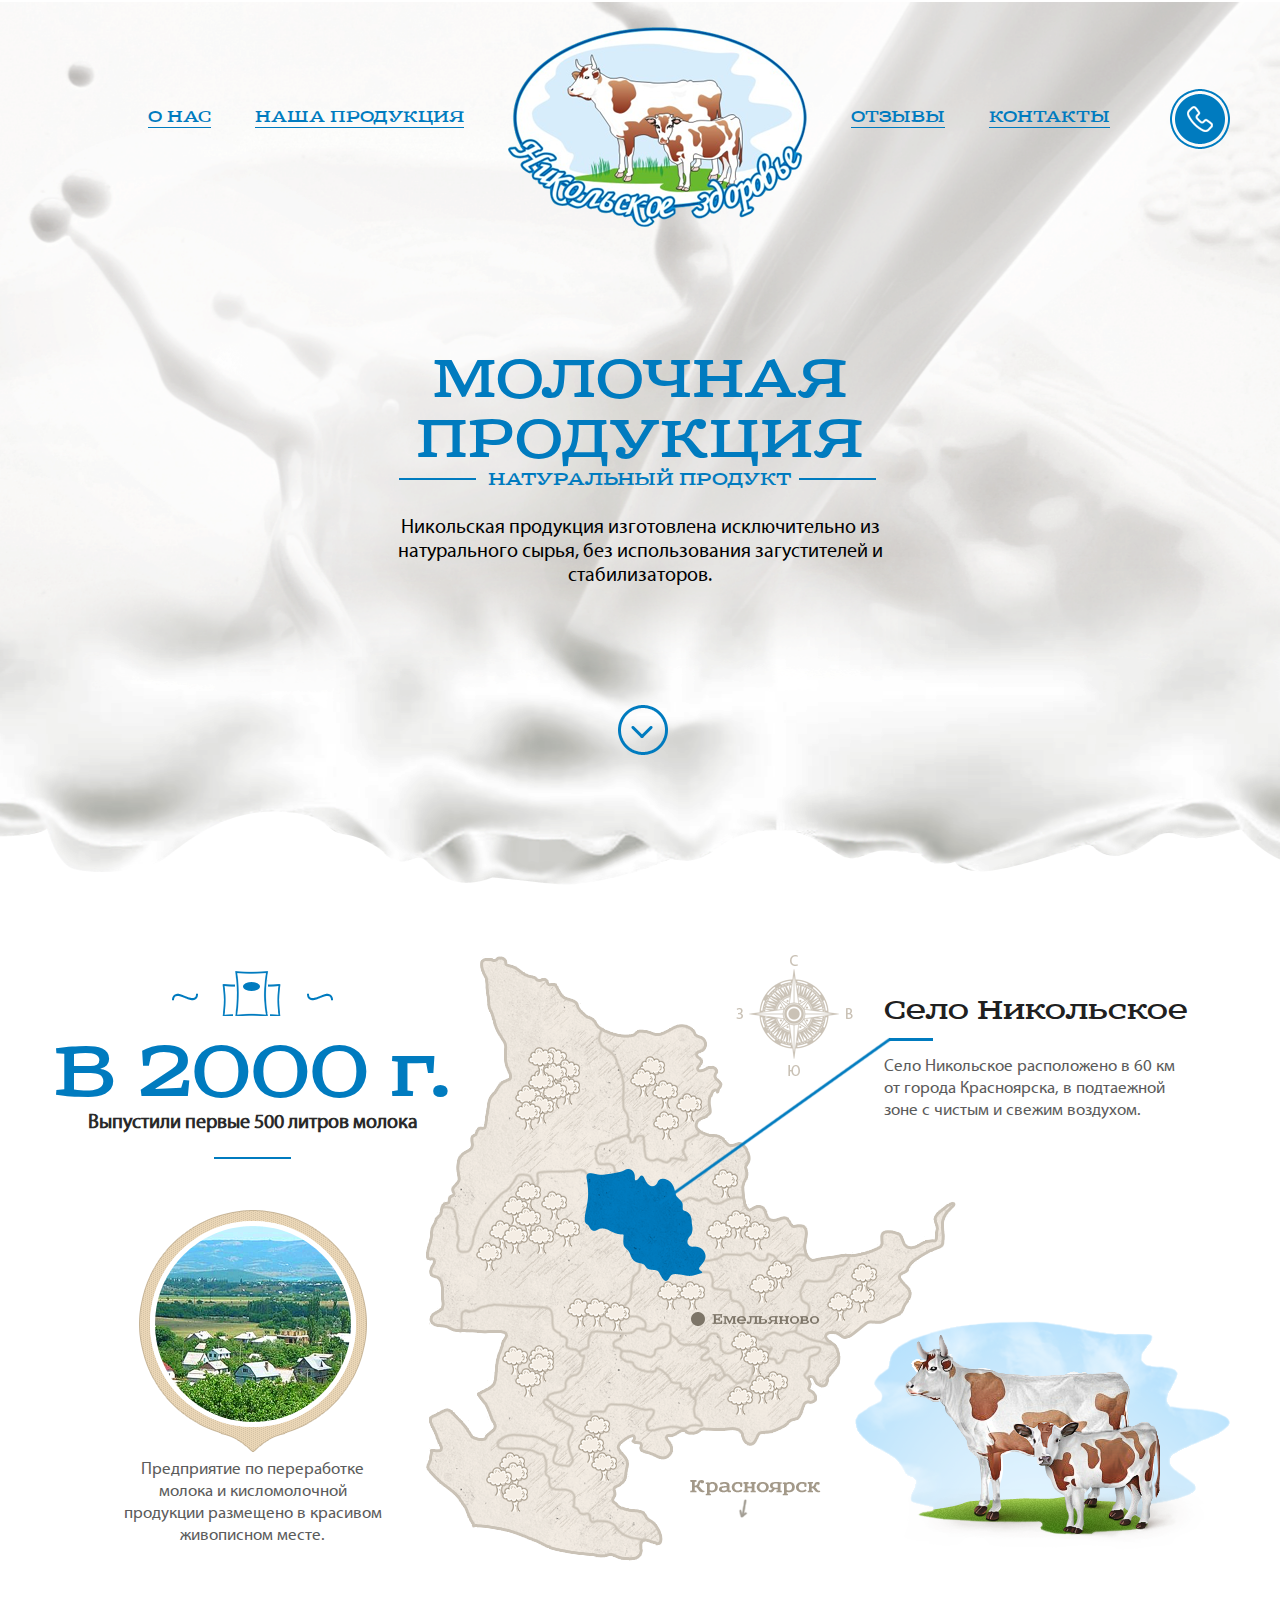
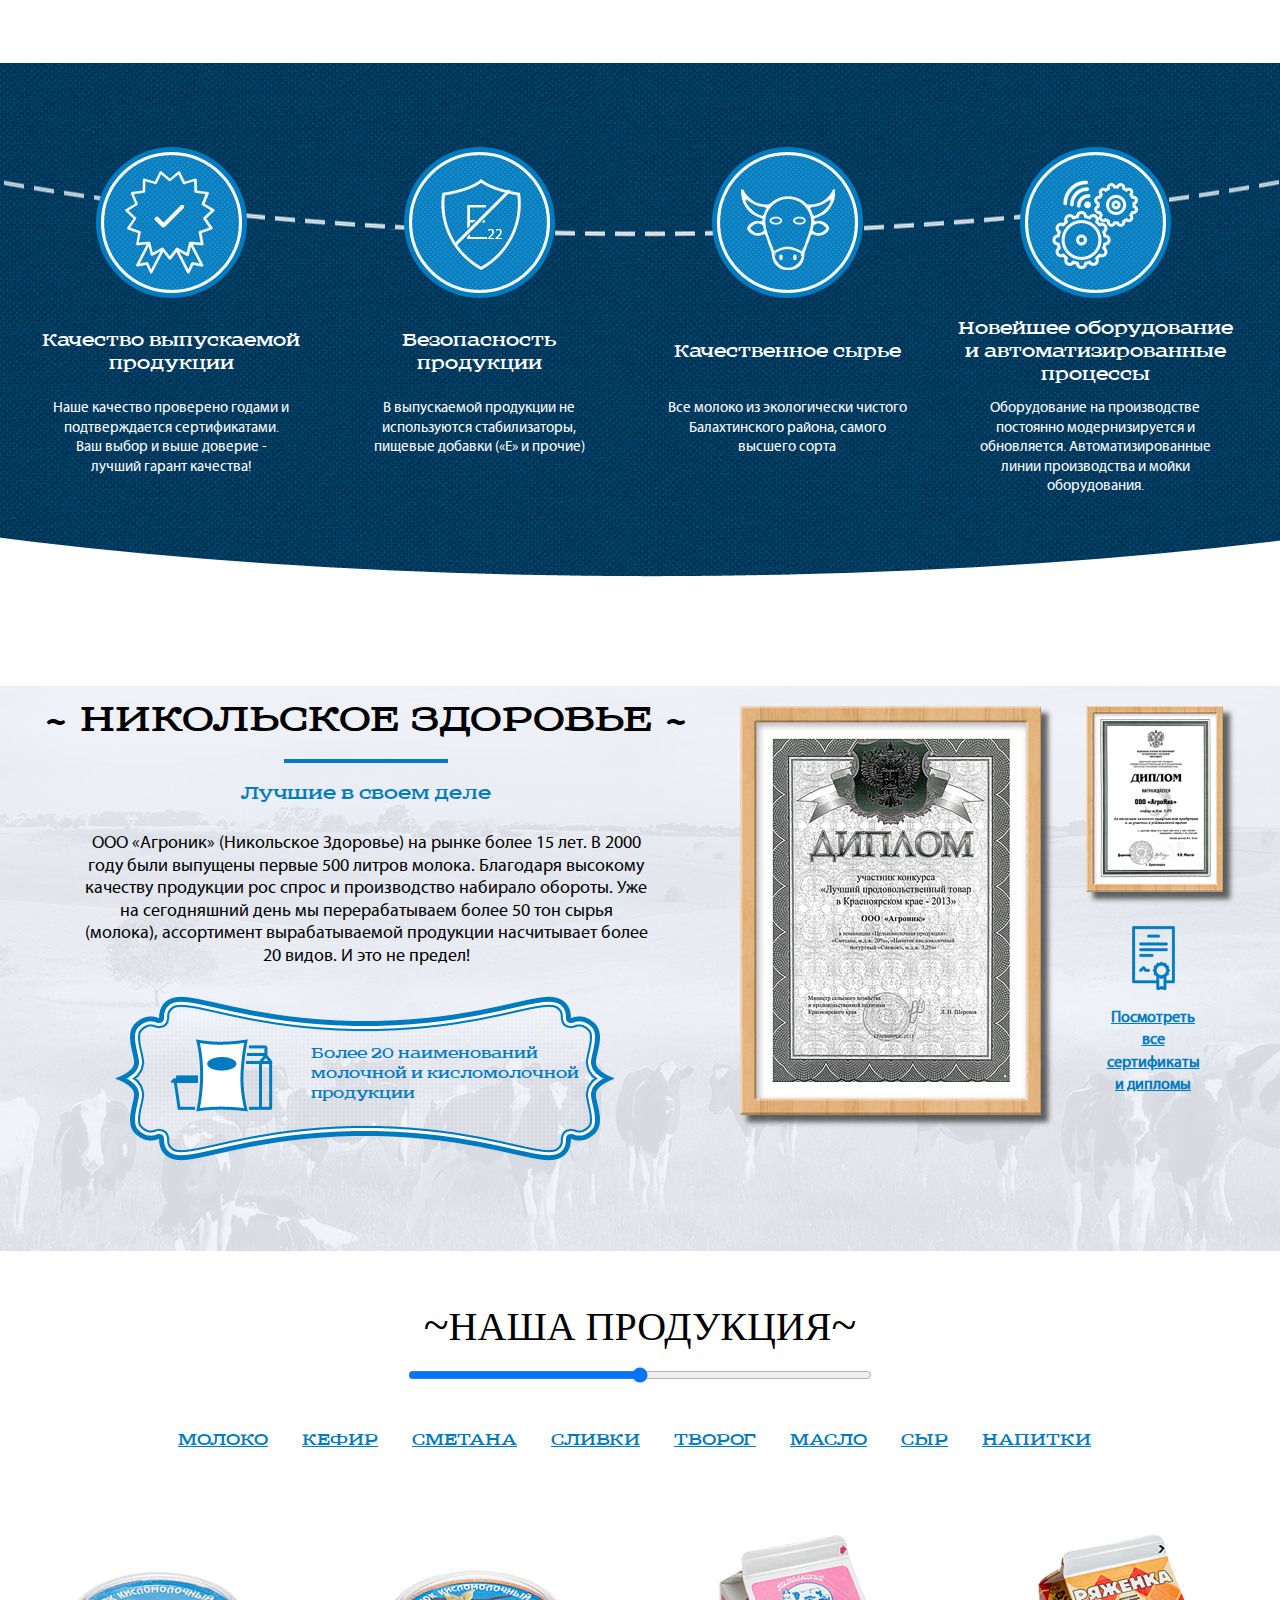
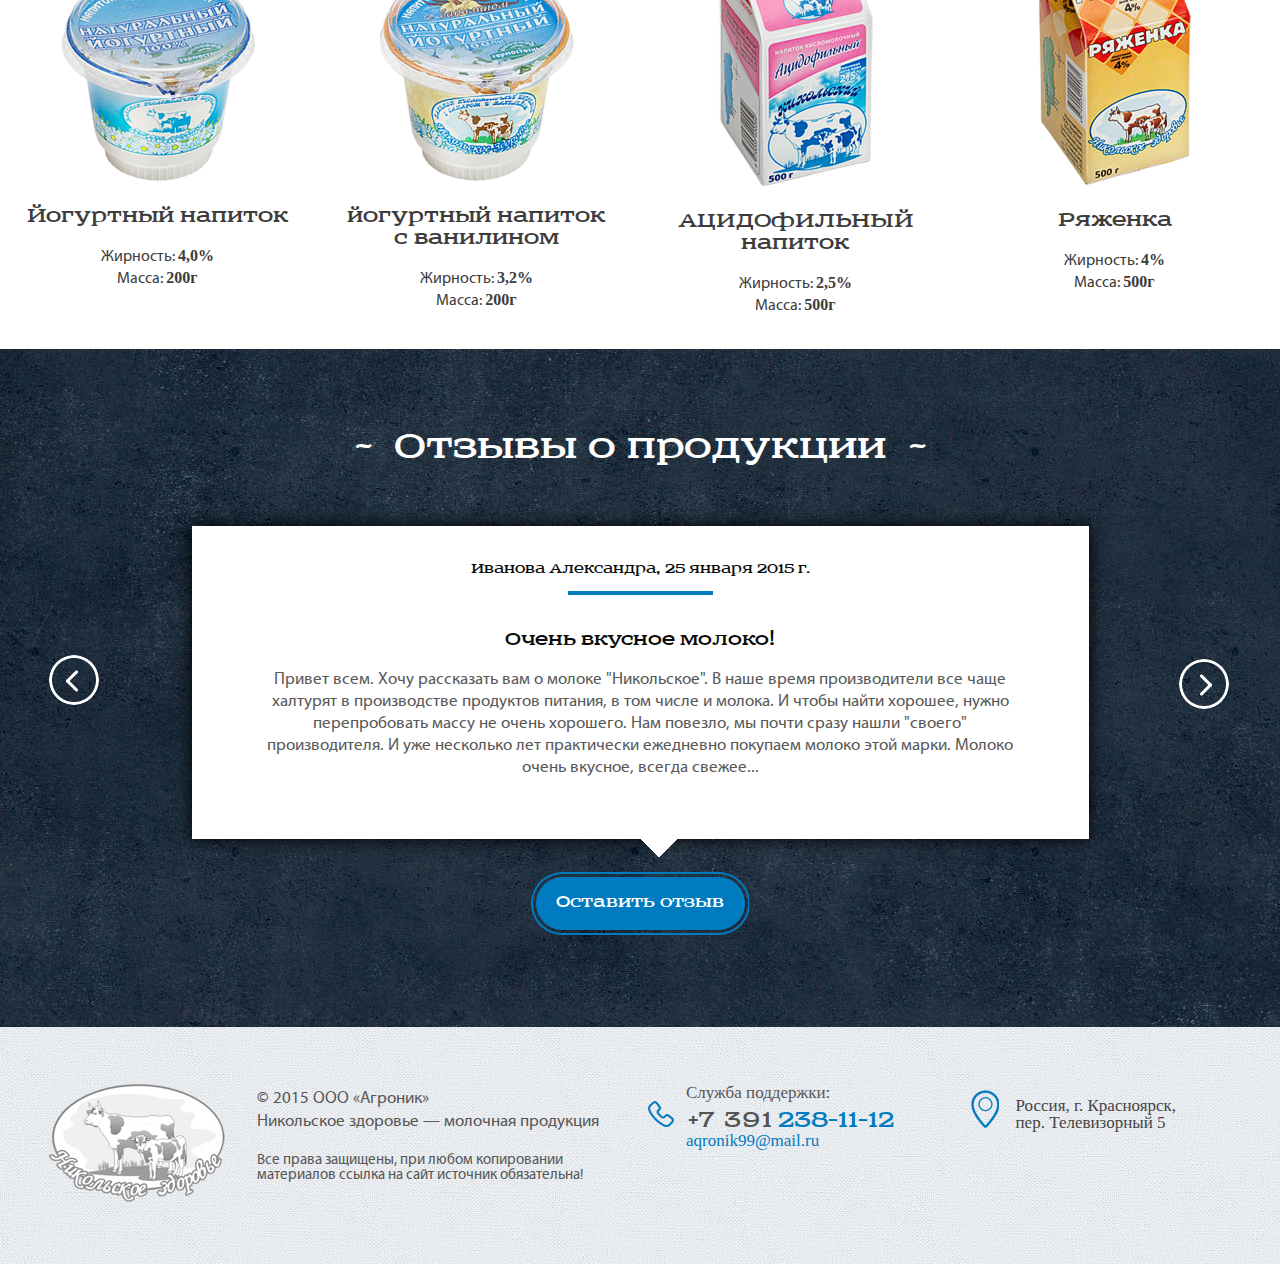
==== index.html @ c911a2df "add new files" ====
<!DOCTYPE html>

<html>
<head>
  <meta charset="utf-8">
  <title>Молочная продукция</title>
  <link rel="stylesheet" type="text/css" href="css/reset.css" />
  <link rel="stylesheet" type="text/css" href="css/style.css" />
  <script src="http://ajax.googleapis.com/ajax/libs/jquery/2.1.4/jquery.min.js"></script>
  <script src="js/scripts.js"></script>
  <link rel="stylesheet" href="js/fancybox/source/jquery.fancybox.css?v=2.1.5" type="text/css" media="screen" />
  <script type="text/javascript" src="js/fancybox/source/jquery.fancybox.pack.js?v=2.1.5"></script>
  <script type="text/javascript">
    $(document).ready(function() {
      $(".fancybox").fancybox();
    });
  </script>
</head>
<body>
  <header>
    <div class="container">
      <nav>
        <ul>
          <li><a class="hov_a" href="">о нас</a></li>
          <li><a class="hov_a" href="">наша продукция</a></li>
          <li><a class="logo_a" href=""><img src="images/logo.png" alt=""></a></li>
          <li><a class="hov_a" href="">отзывы</a></li>
          <li><a class="hov_a" href="">контакты</a></li>
        </ul>
      </nav>
      <a href="" class="phone"></a>
      <a href="" class="trans_phone">
        +7 391 258-11-12
      </a>  
      
      <article>
        <h1>молочная продукция</h1>
          <div class="left_border"></div>
          <h2>натуральный продукт</h2>
          <div class="right_border"></div>
          <p>
            Никольская продукция изготовлена исключительно из
            натурального сырья, без использования загустителей и
            стабилизаторов.
          </p>
      </article>
      <a class="click" href="#click_scroll">
      <img src="images/click.png" alt=""></a>
    </div>
  </header>
  <section class="one">
    <div class="container" 
         id="click_scroll">
      <div class="left">
        <img src="images/one_1.png" alt="">
        <article>
          <h2>В 2000 г.</h2>
          <p>Выпустили первые 500 литров молока</p>
          <div class="border"></div>
        </article>
        <figure>
          <div class="border">
            <img src="images/one_2.png" alt="">
            <figcaption>
              Предприятие по переработке
              молока и кисломолочной
              продукции размещено в красивом
              живописном месте.
            </figcaption>
          </div>
        </figure>
      </div>
      <div class="center">
        <img src="images/map.png" alt="">
      </div>
      <article class="right">
        <h2>Село Никольское</h2>
        <p>Село Никольское расположено в 60 км от
          города Красноярска, в подтаежной зоне с
          чистым и свежим воздухом.</p>
          <img src="images/one_3.png" alt="">
      </article>
    </div>
  </section>
  <section class="two">
  <div class="back"></div>
    <div class="container">

      <article>
        <img src="images/two_1.png" alt="">
         <div class="middle">
        <h2>Качество выпускаемой
            продукции
        </h2></div>
        <p>Наше качество проверено годами и
          подтверждается сертификатами.
          Ваш выбор и выше доверие -
          лучший гарант качества!</p>
      </article>
      <article>
        <img src="images/two_2.png" alt="">
        <div class="middle">
        <h2>Безопасность
          продукции
        </h2></div>
        <p>В выпускаемой продукции не
          используются стабилизаторы,
          пищевые добавки («Е» и прочие)</p>
      </article>
      <article>
        <img src="images/two_3.png" alt="">
        <div class="middle"><h2>Качественное сырье
        </h2></div>
        <p>Все молоко из экологически чистого
          Балахтинского района, самого
          высшего сорта</p>
      </article>
      <article>
        <img src="images/two_4.png" alt="">
         <div class="middle">
        <h2>Новейшее оборудование
          и автоматизированные
          процессы
        </h2></div>
        <p>Оборудование на производстве
          постоянно модернизируется и
          обновляется. Автоматизированные
          линии производства и мойки
          оборудования.</p>
      </article>
    </div>
  </section>
  <section class="three">
    <div class="container">
      <div class="left">
        <h2>НИКОЛЬСКОЕ ЗДОРОВЬЕ</h2>
        <div class="border"></div>
        <h3>Лучшие в своем деле</h3>
        <p>
          ООО «Агроник» (Никольское Здоровье) на рынке более 15 лет. В 2000
          году были выпущены первые 500 литров молока. Благодаря высокому
          качеству продукции рос спрос и производство набирало обороты. Уже
          на сегодняшний день мы перерабатываем более 50 тон сырья (молока),
          ассортимент вырабатываемой продукции насчитывает более 20 видов. И
          это не предел!
        </p>
        <div class="group">
          <p>Более 20   
          наименований
          молочной и кисломолочной
          продукции</p>
        </div>
      </div>
      <div class="right">
      <div class="shad_dip">
        <img class="big hov_img" src="images/diplom_big.png" alt=""></div>
        <div class="shad_dip_2">
        <img  class="small hov_img" src="images/diplom.png" alt=""></div>
        <a href="" class="hov_img">
          Посмотреть
          все
          сертификаты
          и дипломы
        </a>
      </div>
    </div>
  </section>
  <section class="four">
    <div class="container">
      <h2>наша продукция</h2>
      <p>
      <input type="range">
      </p>
      <ul>
        <li><a href="">молоко</a></li>
        <li><a href="">кефир</a></li>
        <li><a href="">сметана</a></li>
        <li><a href="">сливки</a></li>
        <li><a href="">творог</a></li>
        <li><a href="">масло</a></li>
        <li><a href="">сыр</a></li>
        <li><a href="">напитки</a></li>
      </ul>
      <div class="all">
        <article>
          <div class="img_big">
            <div class="img">
              <img src="images/carusel_1.png" alt="">
            </div>
          </div>
          <div class="h2">
            <h2>Йогуртный напиток</h2>
            <div class="p">
              <p>Жирность: <span>4,0%</span></p>
              <p>Мaсса: <span>200г</span></p>
            </div>
          </div>
        </article>
         <article>
          <div class="img_big">
            <div class="img">
              <img src="images/carusel_2.png" alt="">
            </div>
          </div>
          <div class="h2">
            <h2>йогуртный напиток
            с ванилином</h2>
            <div class="p">
              <p>Жирность: <span>3,2%</span></p>
              <p>Мaсса: <span>200г</span></p>
            </div>
          </div>
        </article>
         <article>
          <div class="img_big">
            <div class="img">
              <img src="images/carusel_3.png" alt="">
            </div>
          </div>
          <div class="h2">
            <h2>АЦИДОфИЛЬНЫЙ
            напиток</h2>
            <div class="p">
              <p>Жирность: <span>2,5%</span></p>
              <p>Мaсса: <span>500г</span></p>
            </div>
          </div>
        </article>
         <article>
          <div class="img_big">
            <div class="img">
              <img src="images/carusel_4.png" alt="">
            </div>
          </div>
          <div class="h2">
            <h2>Ряженка</h2>
            <div class="p">
              <p>Жирность: <span>4%</span></p>
              <p>Мaсса: <span>500г</span></p>
            </div>
          </div>
        </article>
      </div>
    </div>
  </section>
  <section class="five">
    <div class="container">
      <h2>Отзывы о продукции</h2>
      <div class="rewiews_all">
        <a href="" class="prev">
          
           </a>
        <div class="rewiews">
          <div class="name">
            Иванова Александра, 25 января 2015 г.
          </div>
          <div class="border"></div>
          <h3>Очень вкусное молоко!</h3>
          <p>Привет всем. Хочу рассказать вам о молоке "Никольское". В наше время производители все чаще
          халтурят в производстве продуктов питания, в том числе и молока. И чтобы найти хорошее, нужно
          перепробовать массу не очень хорошего. Нам повезло, мы почти сразу нашли "своего" производителя.
          И уже несколько лет практически ежедневно покупаем молоко этой марки. Молоко очень вкусное,
          всегда свежее...</p>
        </div>
        <a href="" class="next">
        </a>
      </div>
      <a href="#popup"class="rewiews_btn_a fancybox" >Оставить отзыв</a>
      <div class="modal" id="popup">
          <form action="" method="POST">
            <h2>Есть пожелания?</h2>
            <p>Отправьте письмо с вашими пожеланиями. Мы обязательно
            ознакомимся с ними!</p>
            <p class="inputs">
              <input type="text"
                     placeholder="Имя">
              <input type="text"
                     placeholder="E-mail">
            </p>
            <textarea name=""
                      id="" 
                      cols="30"
                      rows="10"
                      placeholder="Комментарий"></textarea>
                      <button class="rewiews_btn">Отправить</button>

          </form>
        </div>
    </div>
  </section>
  <footer>
    <div class="container">
      <img class="logo_foot" src="images/logo_foot.png" alt="">
      <article>
        <p>© 2015 ООО «Агроник»</p>
         <p> Никольское здоровье — молочная продукция</p>
        <p>Все права защищены, при любом    
          копировании
          материалов ссылка на сайт источник обязательна!</p>
      </article>
      <div class="telephone">
        <p>Служба поддержки:</p>
        <p>
        <a href="callto:+7 391 238-11-12">
        <img src="images/phone_choose.png" alt="">
        <span>+7 391</span>
        <span> 238-11-12</span><br>
        </a>
        <a class="mailto" href="mailto:aqronik99@mail.ru">
        <span>aqronik99@mail.ru</span></a>
        </p>
      </div>
      <div class="adress">
      <img src="images/meta.png" alt="">
        <p>Россия, г. Красноярск,
        пер. Телевизорный 5</p>
      </div>
    </div>
  </footer>
</body>
</html>
---- css/style.css ----
@font-face {
    font-family: Sreda;
    src: url(../fonts/Sreda.ttf);
   }
  @font-face {
  font-family: 'myriadpro';
  src: url('myriad_pro-webfont.eot');
  src: local('☺'), url('../fonts/myriad_pro-webfont.woff') format('woff'), url('../fonts/myriad_pro-webfont.ttf') format('truetype'), url('/fonts/myriad_pro-webfont.svg') format('svg');
  font-weight: normal;
  font-style: normal;
}
.container {
    width:1280px;
    clear:both;
    margin:0 auto;
}
header {
    background-color:#fff;

    background-repeat: no-repeat;;
    background-image:url(../images/back_1.png);;

    padding-bottom: 138px;
    background-position-x: 51%;
    background-position-y: 101%;;
}
header nav {
    width: 80%;
    margin: 2px 10%;

}
header nav li a{
    text-transform: uppercase;
    font-family: sreda;
    font-size: 18px;
    color: #007bbf;
    text-align: center;
    text-decoration: none;
    transition: all .5s ease-in-out;
    border-bottom: 1px solid  #007bbf;
}
.logo_a {
    border: none;
}
header nav li a.hov_a:hover {
    color: #00C0FF;
    border-bottom: 1px solid  rgba(0, 123, 191, 0);
    transition: all .3s ease-in-out;
}
header nav li a img {
    margin-top: 25px;
    
}
header nav li {
    display: inline-block;
    vertical-align: middle;
    margin-right: 20px;
    margin-left: 20px;
    
}
header a.phone{
    height: 60px;
    width: 60px;
    float: right;
    margin-top: -144px;
    margin-right: 50px;
    display: block;
    position: relative;
    z-index: 2;
    -webkit-transition: all 0.8s ease-in-out;
    -o-transition: all 0.8s ease-in-out;
    transition: all 0.8s ease-in-out;
    background-image: url(../images/phone.png); 
}
header a.trans_phone {
    height: 42px;
    width: 290px;
    margin-right: 50px;
    font-size: 24px;
    font-family: sreda;
    background-image: url(../images/trans_phone.png);
    float: right;
    color: #fff;
     -webkit-transition: all 0.8s ease-in-out;
    -o-transition: all 0.8s ease-in-out;
    transition: all 0.8s ease-in-out;
    text-decoration: none;
    visibility: hidden;
    opacity: 0;
    text-align: center;
    padding-top: 19px;
    background-repeat: no-repeat;
    margin-top: -144px;
}
/* header a.trans_phone_180 {
    transform: rotateY(90deg);
}
.transform_phone {
    transform: rotateY(90deg);
} */
    .phone:hover{
        transform: rotate(360deg);
        -webkit-transform: rotate(360deg);
        -o-transform: rotate(360deg);
        -moz-transform: rotate(360deg);
    }
    .phone:hover + .trans_phone{
        visibility: visible;
        opacity: 1;
        margin-right: 130px;
    }
header article {
    width: 50%;
    margin: 118px auto;

}
header article h1{
    font-size: 60px;
    text-transform: uppercase;
    font-family: sreda;
    text-align: center;
    color: #007bbf;
    
}
header article .left_border{
    display: inline-block;
    width: 77px;
    border-top: 2px solid #007bbf;
    margin-left: 79px;
    vertical-align: middle;
    
}
header article .right_border{
    display: inline-block;
    width: 77px;
    border-top: 2px solid #007bbf;
    margin-left: -4px;
    vertical-align: middle;
    
}
header article h2 {
    font-size: 20px;
    text-transform: uppercase;
    color: #007bbf;
    font-family: sreda;
    display: inline-block;
    text-align: center;
    width: 319px;
    vertical-align: middle;;

}
header article p {
    font-size: 20px;
    font-family: 'myriadpro';
    text-align: center;
    width: 601px;
    margin: 26px auto;
    line-height: 1.2;
    
}
header a.click {
    margin: 0 auto;
    font-size: 41px;
    text-decoration: none;
    text-align: center;
    display: block;
    font-weight: 600;
    width: 44px;
    height: 44px;
    -webkit-border-radius: 100%;
    -moz-border-radius: 100%;
    border-radius: 100%;
    color: #007BBF;

}
.one {
    margin-top: 68px;
    padding-bottom: 59px;

}
.one .left {
    margin-left: 49px;
    width: 407px;
    display: inline-block;
    vertical-align: top;

}
.one .left img{
    margin: 16px auto;
    display: block;

}
.one .left article{

}
.one .left article h2{
    font-family: sreda;
    text-align: center;
    color: #007bbf;
    font-size: 80px;

}
.one .left article p{
    font-size: 20px;
    color: #2a2a2a;
    font-family: 'myriadpro';
    font-weight: 600;
    text-align: center;

}
.one .left article .border{

    width: 77px;
    border-top: 2px solid #007bbf;
    margin: 25px auto;
}
.one .left figure{

}
.one .left figure .border{

}
.one .left figure img {
    margin: 50px auto;
    margin-bottom: 6px;

}
.one .left figure figcaption{
    line-height: 1.3;
    font-size: 17px;
    color: #5b5b5b;
    font-family: 'myriadpro';
    width: 267px;
    margin: 0 auto;
    text-align: center;

}
.one .center {
    display: inline-block;
    margin-left: -36px;
    vertical-align: top;

}
.one .center img{
    
}
.one .right {
    display: inline-block;
    width: 310px;
    margin-left: -77px;
    margin-top: 40px;
    
}
.one .right h2{
    font-size: 30px;
    font-family: sreda;
    color: #202020;
    
}
.one .right p{
    color: #5b5b5b;
    font-size: 17px;
    font-family: 'myriadpro';
    line-height: 1.3;
    margin-top: 31px;
    
}
.one .right img{
    margin-top: 199px;
    margin-left: -29px;
    
}
.two {
    background-image: url(../images/back_2.png);
    margin-top: -66px;
    background-repeat: no-repeat;
    height: 624px;
    background-position: center center;
    background-size: cover;
}
.two article {
    width: 280px;
    margin-top: 70px;
    margin-left: 31px;
    display: inline-block;
    text-align: center;
    vertical-align: top;
    margin-right: -7px;


}
.two article:hover img{
    margin-bottom: 10px;
    margin-top: -10px;
    transition: all .3s ease-in-out;
}
.two article img{
    margin: 0 auto;
    vertical-align: top;
    margin-bottom: 0;
    transition: all .1s ease-in-out;
}
.two article h2{
    font-family: sreda;
    color: #fff;
    font-size: 19px;;
    line-height: normal;
    display: table-cell;

    vertical-align:middle;
    
}
.two article p{
    font-size: 15px;
    color: #fff;
    font-family: 'myriadpro';
    line-height: 1.3;
    width: 241px;
    margin: 0 auto;
    
}
.middle {
    display: table;
    height: 95px;
    margin-top: 6px;
    width: 100%;

}
.two .back {
    background: url(../images/bord_back_2.png);
    width: 100%;
    background-position: center center;
    margin-top: 105px;
    height: 200px;
    background-repeat: no-repeat;
}
.two .container {
    margin-top: -185px;

}
.three {
    height: 565px;
    background-repeat: no-repeat;
    background-position-y: 100%;
    background-position-x: center;
    background-image: url(../images/back_3.png);

}
.three .left {
    display: inline-block;
    width: 50%;
    margin-left: 46px;

}
.three .left h2 {
    font-family: sreda;
    text-align: center;
    margin-top: 13px;
    font-size: 40px;
}
.three .left h2:before {
    content: '~';
    float: left;
    font-size: 46px;
}
.three .left h2:after {
    content: '~';
    float: right;
    font-size: 46px;
}
.three .left .border {
        width: 164px;
    margin: 20px auto;
    border-top: 4px solid #007bbf;
}
.three .left h3 {
    font-size: 20px;
    margin: 0 auto;
    color: #007bbf;
    font-family: sreda;
    text-align: center;

}
.three .left p {
    text-align: center;
    margin: 29px auto;
    line-height: 1.25;
    font-size: 18px;
    font-family: 'myriadpro';
    width: 566px;

}
.three .left .group {
    background-image: url(../images/group_3.png);
    background-repeat: no-repeat;
    width: 503px;
    height: 165px;
    margin: 0 auto;
    overflow: hidden;

}
.three .left .group p {
    width: 268px;
    text-align: left;
    margin-left: 196px;
    margin-top: 47px;
    font-size: 16px;
    font-family: sreda;
    color: #007bbf;

}
.three .right{
    display: inline-block;
    vertical-align: top;
    margin-left: 50px;
    width: 40%;
    margin-top: 20px;

}
.three .right a {
    width: 94px;
    display: block;
    text-align: center;
    float: right;
    margin-top: -189px;
    font-family: 'myriadpro';
    color: #007bbf;
    font-weight: 600;
    line-height: 1.4;
    margin-right: 52px;
    background-image: url(../images/diplom_icon.png);
    background-repeat: no-repeat;
    background-position: center top;
    padding-top: 81px;
    transition: all .3s ease-in-out;

}

.three .right img.small {

}
.four {

}
.four h2 {
    margin-top: 51px;
    font-size: 40px;
    text-transform: uppercase;
    text-align: center;
    margin-left: auto;
    width: 814px;
    margin-right: auto;;

}
.four h2.about {
    text-transform: none;
    margin-top: 20px;
    font-family: sreda;
}
.four  h2:before {
    content: '~';
    font-size: 46px;
}
.four  h2:after {
    content: '~';
    font-size: 46px;
}

.four p input {
    margin-top: 19px;
    width: 464px;
}
.four p {
    text-align: center;
}
.four ul {
    width: 954px;
    margin: 38px auto;
}
.four.about ul {
    width: 791px;

}
body.about {
    background-image: url(../images/back_about.png);
    background-repeat: no-repeat;
    background-position: center top;
}
.four ul li {
    margin-right: 15px;
    margin-left: 15px;
    display: inline-block;
}
.four ul li a {
    font-size: 18px;
    font-family: sreda;
    color: #007bbf;
    text-transform: uppercase;
    height: 51px;
    display: block;
    transition: all .3s ease-in-out;
    padding-top: 7px;
}
.four ul li a:active {
    color:#000;
    background: url(../images/flag.png);
    background-repeat: no-repeat;
    background-position-x: center;
    text-decoration: none;
    height: 51px;
}
.four ul li a:hover {
    color: #00C0FF;
    text-decoration: none;
    transition: all .3s ease-in-out;
}
.four .all {
}
.four .all article{
    width: 275px;
    margin-top: 15px;
    text-align: center;
    display: inline-block;
    vertical-align: top;
    margin-right: 20px;
    margin-left: 20px;
}
.four .all article:hover h2 {
    color: #00C0FF;
    transition: all .5s ease-in-out;
}
.four .all article:hover img {
    margin-bottom: 10px;
    margin-top: -10px;
    transition: all .1s ease-in-out;
}
.four .all article img{
    transition: all .1s ease-in-out;
}
.four .all article h2{
        transition: all .5s ease-in-out;
    text-transform: none;
    font-size: 22px;
    color: #3c3c3c;
    font-family: sreda;
    margin-top: 0px;
    width: 100%;
    display: table-cell;
    vertical-align: top;
    padding-bottom: 20px;
}
.four  article h2:before {
     font-size: 22px;
      content: '';
}
.four   article h2:after {
     font-size: 22px;
     content: '';
}
.four .all article p{
    font-size: 16px;
    font-family: 'myriadpro';
    color: #3c3c3c;
    line-height: 1.3;;
    
}
.four .all article p span{
    font-weight: 600;
}
.four  .h2 {
    display: table;
    width: 100%;
    margin-top: 20px;
}
.four  .p {
    display: table-footer-group;
}
.four  .img {
    height: 249px;
    display: table-cell;
    vertical-align: bottom;
    margin: 0 auto;;
}
.four .img_big {
    display: table;
    width: 100%;
}
.five {
    height: 601px;
    margin-top: 32px;
    padding-top: 77px;
    background-image: url(../images/back_5.png);

}
.five h2 {
    font-family: sreda;
    text-align: center;
    margin-top: 51px;
    font-size: 40px;
    text-transform: none;
    color: #fff;
    width: 571px;
    margin: 0 auto;
}
.five h2:before {
     font-size: 40px;
      content: '~';
      float: left;
}
.five  h2:after {
     font-size: 40px;
     content: '~';
     float: right;
}
.rewiews_all {

}
.prev {
    font-size: 45px;
    display: block;
    height: 50px;
    width: 50px;
    border-radius: 100%;
    -webkit-border-radius: 100%;
    -moz-border-radius: 100%;
    text-decoration: none;
    color: #fff;
    text-align: center;
    margin-top: 129px;
    margin-left: 49px;
    float: left;
    background: url(../images/prev.png);
    transition: background .5s ease-in-out;

}

.prev:hover {
    background: url(../images/prev_blue.png);
    transition: all .5s ease-in-out;
}
.rewiews {
    background-color: #fff;
    margin: 60px auto;
    height: auto;
    padding-bottom: 40px;
    padding-top: 35px;
    width: 897px;
    -webkit-box-shadow: 0px 0px 16px 0px rgba(0, 0, 0, 1);
    -moz-box-shadow: 0px 0px 16px 0px rgba(0, 0, 0, 1);
    box-shadow: 0px 0px 16px 0px rgba(0, 0, 0, 1);
    position: relative;
}
.rewiews:after{
    background: url(../images/trenagle.png);
    content: "";
    left: 50%;
    height: 25px;
    width: 40px;
    background-repeat: no-repeat;
    bottom: -19px;
    position: absolute;
}
.rewiews
.name {
    text-align: center;
    color: #0a0a0a;
    font-size: 15px;
    font-family: sreda;

}
.five .border {
    width: 141px;
    margin: 15px auto;
    border: 2px solid #007bbf;

}
.five .rewiews h3 {
    margin-top: 34px;
    text-align: center;
    font-size: 20px;
    font-family: sreda;
    color: #0a0a0a;

}
.five .rewiews p {
    color: #585858;
    font-size: 17px;
    font-family: 'myriadpro';
    line-height: 1.3;
    width: 767px;
    margin: 20px auto;
    text-align: center;
}
.next {
    font-size: 45px;
    float: right;
    display: block;
    height: 50px;
    width: 50px;
    border-radius: 100%;
    -webkit-border-radius: 100%;
    -moz-border-radius: 100%;
    text-decoration: none;
    color: #fff;
    text-align: center;
    margin-top: -240px;
    margin-right: 51px;
    background: url(../images/next.png);
    transition: background .5s ease-in-out;

}
.next:hover {
    background: url(../images/next_blue.png);
    transition: all .5s ease-in-out;
}
.rewiews_btn {;
    width: 218px;
    height: 66px;
    background-image: url(../images/btn_rew.png);
    background-color: rgba(0, 123, 191, 0);
    border: none;
    color: #fff;
    font-size: 18px;
    font-family: sreda;
    cursor: pointer;
    background-repeat: no-repeat;
       transition: all .5s ease-in-out;
       text-align: center;
       text-decoration: none;
       margin: -27px auto;
       display: block;

}.rewiews_btn:hover {
    background-image: url(../images/back_rew_hov.png);
    transition: all .5s ease-in-out;
}
.rewiews_btn_a {
    width: 218px;
    height: 44px;
    background-image: url(../images/btn_rew.png);
    background-color: rgba(0, 123, 191, 0);
    border: none;
    color: #fff;
    font-size: 18px;
    font-family: sreda;
    cursor: pointer;
    background-repeat: no-repeat;
    transition: all .5s ease-in-out;
    text-align: center;
    text-decoration: none;
    margin: -27px auto;
    display: block;
    padding-top: 21px;

}
.rewiews_btn_a:hover {
    background-image: url(../images/back_rew_hov.png);
    transition: all .5s ease-in-out;
}
.telephone  a {
    text-decoration: none;
}

footer {
     background-repeat: no-repeat;
     background-position: top center;
     height: 180px;
     padding-top: 57px;
     background-image: url(../images/back_footer.png);
     width: 100%;


}
footer article {
    display: inline-block;
    vertical-align: top;
}
footer article p {
    color: #575757;
    font-family: "myriadpro";
    font-size: 17px;
    width: 378px;
    margin-left: 28px;
    margin-top: 6px;

}
footer article p:nth-child(3){
    margin-top: 23px;
    font-size: 15px;
}
footer div.telephone {
    display: inline-block;
    vertical-align: top;
    color: #575757;
    font-family: "myriadpro";
    font-size: 17px;
    margin-left: 47px;
}
footer div.telephone span:nth-child(4) {

}
.telephone img {
    margin-left: -38px;

}
footer div.telephone span:nth-child(2) {
    vertical-align: baseline;
    font-size: 24px;
    font-family: sreda;
    color: #535353;
    letter-spacing: 1.5px;
    margin-left: 10px;;

}
footer div.telephone span:nth-child(3) {
    font-size: 24px;
    font-family: sreda;
    color: #007BBF;

}
footer div.adress {
    display: inline-block;
    vertical-align: top;
    margin-left: 73px;
}
footer div.adress img {

}
footer div.adress p {
    width: 167px;
    display: inline-block;
    font-size: 17px;
    color: #454545;
    margin-top: 13px;
    margin-left: 13px;
}
.logo_foot {
    margin-left: 49px;

}
.service {

}
header.service {
    background: url(../images/back_head_service.png);
    background-repeat: no-repeat;
    background-position: center 233%;
    padding-bottom: 89px;
}
header nav.service  li {
    margin-left: 0px;
    margin-right: 0px;

}
nav.service li a {
    color: #fff;
    transition: all .5s ease-in-out;
    padding: 19px 20px 37px 20px;
    border: none;
    text-decoration: underline;
}

nav.service li a:hover {
    color: #76FAFF;
    transition: all .5s ease-in-out;
    text-decoration: none;
}
nav.service li a.pad:active {
   padding: 19px 20px 42px 20px;
     background-color: #4ABCFC;
      color: #000;
}
nav.service li a:active {
    padding: 19px 20px 37px 20px;
    background-color: #4ABCFC;
    color: #000;
   }
nav.service {

}
header.service nav li a img {
    padding-top: 59px;

}
header.service nav {
    margin: -82px 10%;
    width: 80%;

}
header.service a.phone{
    background-image: url(../images/phone_service.png);
    height: 60px;
    width: 60px;
    float: right;
    margin-top: -74px;
    margin-right: 50px;
    
}
aside {
    float: left;
    width: 277px;

}
aside nav.service_content {
    background-image: url(../images/aside.png);
    background-repeat: no-repeat;
    height: 417px;
    width: 192px;
    margin-top: 32px;
    margin-left: 88px;
    padding-top: 29px;

}
aside nav.service_content.fix {
    position: fixed;
    top: 20px;
}
.service_content aside nav.service_content ul li {
    display: list-item;
    
}
aside nav.service_content li a {
    
}
.service_content {
    margin-top: -40px;
    overflow: hidden;

}
.service_content h2 {
    margin-top: 51px;
    font-size: 40px;
    text-transform: uppercase;
    text-align: center;
    margin-left: auto;
    width: 514px;
    margin-right: auto;
    font-family: sreda;

}
.service_content  h2:before {
    content: '~';
    font-size: 46px;
}
.service_content  h2:after {
    content: '~';
    font-size: 46px;
}
.service_content ul {
    width: 954px;
}
.service_content ul li {
    display: inline-block;
    margin-bottom: 2px;
    width: 201px;
    margin-left: -5px;;
}
.service_content ul li a {
    font-size: 18px;
    font-family: sreda;
    color: #007bbf;
    text-transform: uppercase;
    padding-top: 11px;
    display: block;
    padding-bottom: 9px;
    text-align: center;
    transition: all .3s ease-in-out;
}
.service_content ul li a:hover {
    color:#4ABCFC;
    text-decoration: none;
    transition: all .3s ease-in-out;
}
.service_content ul li a:active {
    color:#000;
    background-color: rgba(33, 156, 220, 0.28);
    text-decoration: none;
}
.service_content .all {
    float: right;
    width: 1000px;
    background-color: #fff;
    margin-top: 61px;
}
.service_content .all article{
    width: 275px;
    margin-top: 15px;
    text-align: center;
    display: inline-block;
    vertical-align: top;
    margin-right: 20px;
    margin-left: 20px;
    margin-bottom: 23px;
}
.service_content .all article img{
}
.service_content .all article h2{
    text-transform: uppercase;
    font-size: 22px;
    color: #3c3c3c;
    font-family: sreda;
    margin-top: 0;
    width: 100%;
    display: table-cell;
    vertical-align: top;
    padding-bottom: 20px;
}
.service_content  article h2:before {
     font-size: 22px;
      content: '';
}
.service_content   article h2:after {
     font-size: 22px;
     content: '';
}
.service_content .all article p{
    font-size: 16px;
    font-family: 'myriadpro';
    color: #3c3c3c;
    line-height: 1.3;;
    
}
.service_content .all article p span{
    font-weight: 600;
}
.service_content .all article:hover img {
    margin-bottom: 10px;
    margin-top: -10px;
    transition: all .1s ease-in-out;
}
.service_content .all article:hover h2 {
    color: #00C0FF;
    transition: all .5s ease-in-out;
}
.service_content  .h2 {
    display: table;
    width: 100%;
    margin-top: 33px;
    text-transform: u;
}
.service_content  .p {
    display: table-footer-group;
}
.service_content  .img {
    height: 254px;
    display: table-cell;
    vertical-align: bottom;
    margin: 0 auto;;
}
.service_content .img_big {
    display: table;
    width: 100%;
}
.four.about article {

}
.four.about article .left {
    display: inline-block;
    width: 37%;
    vertical-align: top;

}
.four.about article .left img {
    margin-top: 59px;
    margin-left: 86px;
    
}
.four.about article .right {
    display: inline-block;
    width: 62%;
    vertical-align: top;
    color: #343434;

}
.four.about article .right h3 {
    padding-left: 16px;
    padding-top: 5px;
    line-height: normal;
    width: 601px;
    margin-bottom: 25px;
    font-family: sreda;
    font-size: 26px;

}
.four.about article .right p {
    font-size: 18px;
    font-family: 'myriadpro';
    width: 686px;
    line-height: 1.25;
    text-align: left;
    margin-left: 20px;
    margin-bottom: 20px;;

}
.four.about {
    padding-bottom: 33px;
    
}
.gallery_about .gallery  {

}
.gallery_about .gallery div{
    width: 300px;
    height: 201px;
    overflow:hidden;
    display: inline-block;
    vertical-align: middle;
    padding-left:0;
    padding-right:0;
}
    .gallery_about .gallery div img{
        -webkit-transition: all .5s ease-in-out;
           -moz-transition: all .5s ease-in-out;
                transition: all .5s ease-in-out;
    }
        .gallery_about .gallery div img:hover{
            transform: scale(1.2);
            -webkit-transform: scale(1.2);
            -o-transform: scale(1.2);
            -moz-transform: scale(1.2);
        }
.four.about_bottom article .left {
    display: inline-block;
    width: 50%;
    vertical-align: top;
    color: #343434;
}
.four.about_bottom article .left h3 {
    padding-left: 76px;
    padding-top: 32px;
    line-height: normal;
    width: 601px;
    margin-bottom: 25px;
    font-family: sreda;
    font-size: 26px;

}
.four.about_bottom article .left p {
    font-size: 18px;
    font-family: 'myriadpro';
    width: 543px;
    line-height: 1.25;
    text-align: left;
    margin-left: 76px;
    margin-bottom: 20px;
    padding-top: 5px;;

}
.four.about_bottom {
    background: url(../images/back_about_2.png);
    background-repeat: no-repeat;
    background-position: 78.5% 20%;
}
.about_bottom .right{
    display: inline-block;
    vertical-align: top;
    margin-left: 50px;
    width: 40%;
    margin-top: 107px;

}
.about_bottom .right a {
    width: 94px;
    display: block;
    text-align: center;
    float: right;
    margin-top: -189px;
    font-family: 'myriadpro';
    color: #007bbf;
    font-weight: 600;
    line-height: 1.4;
    margin-right: 52px;
    background-image: url(../images/diplom_icon.png);
    background-repeat: no-repeat;
    background-position: center top;
    padding-top: 81px;

}
.about_bottom .right a img {;

}
.about_bottom .right img.small {

}
.about_bottom .right img.big {
    vertical-align: top;

}
.about_big_img {
    padding-top: 87px;
    text-align: center;
    padding-bottom: 142px;

}
.about_big_img img {
    margin-left: -68px;

}
.about_big_img p {
    color: #fff;
    font-family: 'myriadpro';
    margin-top: -180px;
    font-size: 19px;
    font-weight: 600;
    width: 364px;
    margin-left: 250px;
    line-height: 1.2;
    text-align: left;
    
}
.border_about {
    width: 141px;
    margin: 5px auto;
    border: 2px solid #007bbf;
}
.news {
    margin-bottom: 34px;

}
.news hr {
    border-color: rgba(214, 214, 214, 0.41);
    outline: none;
    margin-bottom: -11px;

}

.news.full_text p:nth-child(2) {
    color: #919191;
    background-color: #fff;
    text-align: center;
    width: 111px;
    margin: 0 auto;
    font-size: 18px;
    font-family: 'myriadpro';
    padding: 0 10px 0 10px;
    margin-bottom: 33px;;;
    
}
.news h2 a{
    font-family: sreda;
    color: #343434;
    font-size: 26px;
    text-transform: none;

}
.news p {
    color: #343434;
    font-size: 18px;
    font-family: 'myriadpro';
    width: 880px;
    margin: 21px auto;
    line-height: 1.2;

}
.four .news h2 {
    margin-top: -3px;
    line-height: 0.85;

}
.pagination {

}
.pagination nav {
    margin: 60px auto;
    width: 574px;
    margin-bottom: 60px;
}

.pagination li a.first {
    border: none;
    width: 107px;
    font-size: 21px;
    font-family: 'myriadpro';
    color: #007bbf;
    text-align: right;
    margin-right: 20px;;

}
.pagination li a.last {
    border: none;
     width: 107px;
     font-size: 21px;
     font-family: 'myriadpro';
     color: #007bbf;
     text-align: left;
     margin-left: 14px;
}
.pagination li a.last:after {
    content: "\2192";
    font-size: 33px;
    vertical-align: middle;
    margin-left: 7px;
}
.pagination li a.first:before {
    content: "\2190";
    font-size: 33px;
    vertical-align: middle;
    margin-right: 7px;
}
.pagination li {
    display: inline-block;
    margin-right: 5px;
    
}
.pagination li a {
    font-size: 25px;
    text-align: center;
    display: block;
    border-radius: 100%;
    border: 3px solid #6EC1EF;
    width: 45px;
    height: 36px;
    text-decoration: none;
    padding-top: 9px;
    color: #000;

}
.four.about.news_all {

}
.four.about.rewiews_all {
    padding-bottom: 0;
 }
 .rewiews_all_body {
    background-image: url(../images/back_rew.png);
    background-position: center center;

}
.four h2.about.rew {
    font-size:44px;
    color:#fff;

}
.four ul.rew li a:active {
    color:#fff;
}
.rewiews_list .border {
    width: 141px;
    margin: 15px auto;
    border: 2px solid #007bbf;

}
.rewiews_list .rewiews h3 {
    margin-top: 34px;
    text-align: center;
    font-size: 20px;
    font-family: sreda;
    color: #0a0a0a;

}
.rewiews_list .rewiews p {
    color: #585858;
    font-size: 17px;
    font-family: 'myriadpro';
    line-height: 1.3;
    width: 767px;
    margin: 20px auto;
    text-align: center;
}
 .comment h3 {
    margin-top: 34px;
    text-align: center;
    font-size: 20px;
    font-family: sreda;
    color: #FFFFFF;

}
.comment p {
    color: #FFFFFF;
    font-size: 17px;
    font-family: 'myriadpro';
    line-height: 1.3;
    width: 767px;
    margin: 12px auto;
    text-align: center;
}
.comment {
    background-color: #007BBF;
    width: 897px;
    padding-top: 3px;
    margin: -60px auto;
    padding-bottom: 20px;
    height: auto;
    margin-bottom: 0;;
}
.rewiews_list .rewiews {
    margin-top: 36px;
    margin-bottom: 59px;

}
.pagination.rew ul li a {
    color:#fff;
}
.rewiews_btn.rew_btn {
    margin-bottom: 50px;
}
.prod {

}
.prod .img {
    width: 525px;
    display: inline-block;
    vertical-align: middle;
    padding-top: 32px;
    text-align: center;

}
.prod .img img {;;;

}
.prod article {
    display: inline-block;
    width: 390px;
    padding-top: 45px;
    vertical-align: top;;;

}
.prod article h2 {
    font-size: 40px;
    font-family: sreda;
    color: #1b1b1b;
    text-transform: none;
    margin-bottom: 8px;

}
.prod article p {
    color: #343434;
    font-family: 'myriadpro';
    font-size: 17px;
    line-height: 1.35;
    width: 320px;;

}
.prod article .param {
    display: inline-block;
    margin-top: 22px;

}
.prod article .param p{
    color: #343434;
    font-family: 'myriadpro';
    font-size: 17px;
    font-weight: 600;
    width: 73px;
    
}
.prod article .param p.blue{
    color: #007BBF;
    font-size: 25px;
    
}
.prod .param_bl {
    display: inline-block;
    width: 210px;
    vertical-align: top;
    height: 384px;
    background-repeat: no-repeat;
    background-position: center center;
    margin-top: 110px;
    padding-left: 84px;
    position: relative;
    padding-bottom: 10px;
}
.prod .param_bl:before {
        background: url(../images/before.png);
    content: "";
    background-repeat: no-repeat;
    position: absolute;
    top: 0;
    width: 101%;
    height: 193px;
    left: 0;
    z-index: -1;;
    

}
.repeat {
    padding-left: 69px;
    margin-left: -70px;
    background-image: url(../images/middle.png);
    background-position: 0% 100%;
    width: 201px;
    background-size: 100% 100%;
    margin-top: 44px;;

}
.repeat_2 {
    margin-left: -49px;
    padding-left: 49px;

}
.repeat .im_1{
    margin-left: -49px;
    float: left;

}
.repeat_2 .im_2 {
    margin-left: -62px;
    margin-top: -10px;
    float: left;
}
.prod .param_bl:after {
    background: url(../images/after.png);
    content: "";
    left: 1px;
    height: 200px;
    width: 101%;
    background-repeat: no-repeat;
    bottom: -47px;
    position: absolute;
    z-index: -1;

}
.prod .param_bl .for_h4{
    color: #343434;
    font-family: 'myriadpro';
    font-size: 17px;
    font-weight: 600;
    margin-top: 3px;
    letter-spacing: 1px;;
    
}
.prod .param_bl h4{
    color: #007BBF;
    font-size: 24px;
    font-family: 'myriadpro';
    font-weight: 600;
    margin-top: 81px;

    
}
.prod .param_bl .for_h5{
    color: #343434;
    font-family: 'myriadpro';
    font-size: 16px;
    line-height: normal;
    width: 181px;

    
}
.prod .param_bl h5{
    color: #007BBF;
    font-size: 18px;
    font-family: 'myriadpro';
    font-weight: 600;
    margin-top: 34px;

    
}
.prod article .param_last {
    margin-top: 10px;
}
.prod article .param_last p{
      color: #343434;
    font-family: 'myriadpro';
    font-size: 17px;
    font-weight: 600;;
}
.prod article .param_last p.blue{
    color: #007BBF;
    font-size: 25px;
    
}
.prod .border {
    width: 144px;
    border-top: 4px solid #007bbf;
    margin-bottom: 36px;
}






.prod_bl .border {
    width: 144px;
    border-top: 4px solid #FFFFFF;
    margin: 20px auto;
    margin-bottom: 38px;
}
.prod_bl {
    background-color: #007BBF;
    padding-top: 57px;
    margin-top: 51px;
    padding-bottom: 75px;

}
.prod_bl h2 {
    font-size: 35px;
    text-transform: none;
    text-align: center;
    margin-left: auto;
    width: 814px;
    margin-right: auto;
    color: #fff;
    font-family: sreda;;

}
.prod_bl  h2:before {
    content: '~';
    font-size: 46px;
}
.prod_bl  h2:after {
    content: '~';
    font-size: 46px;
}
.prod_bl p {
    text-align: center;
}

.prod_bl .all {
}
.prod_bl .all article{
    width: 275px;
    margin-top: 15px;
    text-align: center;
    display: inline-block;
    vertical-align: top;
    margin-right: 20px;
    margin-left: 20px;
}
.prod_bl .all article:hover h2 {
    color: #00C0FF;
    transition: all .5s ease-in-out;
}
.prod_bl .all article img{
}
.prod_bl .all article h2{
    text-transform: uppercase;
    font-size: 22px;
    color: #FFFFFF;
    font-family: sreda;
    margin-top: 0px;
    width: 100%;
    display: table-cell;
    vertical-align: top;
    padding-bottom: 20px;
     transition: all .5s ease-in-out;
}
.prod_bl  article h2:before {
     font-size: 22px;
      content: '';
}
.prod_bl   article h2:after {
     font-size: 22px;
     content: '';
}
.prod_bl .all article p{
    font-size: 16px;
    font-family: 'myriadpro';
    color: #FFFFFF;
    line-height: 1.3;;
    
}
.prod_bl .all article p span{
    font-weight: 600;
}
.prod_bl  .h2 {
    display: table;
    width: 100%;
    margin-top: 20px;
}
.prod_bl  .p {
    display: table-footer-group;
}
.prod_bl  .img {
    height: 249px;
    display: table-cell;
    vertical-align: bottom;
    margin: 0 auto;;
}
.prod_bl .img_big {
    display: table;
    width: 100%;
}
.service_content.page h1 {
    font-family: sreda;
    margin-top: 67px;
    font-size: 40px;
    text-transform: none;
    text-align: center;
    margin-left: auto;
    width: 1097px;
    margin-right: auto;
}
.service_content.page h2:after,.service_content.page h2:before {
    content: '';
    font-size: 40px;
}
.page .border {
    width: 144px;
    border-top: 4px solid #007BBF;
    margin: 20px auto;
    margin-bottom: 27px;
}
.full_article .news hr {
    width: 831px;
}.full_text {
    width: 853px;
    margin: 0 auto;

}
.full_text b {

}
.ligth_blue  a{
    color: #007bbf;
    transition: all .3s ease-in-out;

}
.ligth_blue  a:hover {
    color: #00C0FF;
    transition: all .3s ease-in-out;
    text-decoration: none;
}
.full_article .news.full_text h2 {
    font-size: 30px;
    font-family: sreda;
    color: #1b1b1b;
    margin-top: 49px;

}
.full_article .news.full_text ul {
    color: #343434;
    font-size: 16px;
    font-family: 'myriadpro';

}
.full_article .news.full_text ul li {
    list-style-type: disc;
    list-style: #007BBF;
    color: #007BBF;
    margin-left: 40px;
    font-size: 27px;
    margin-top: 22px;
    line-height: 0.8;
    width: 797px;

}
.full_article .news.full_text ul li span {
    color: #343434;
    font-size: 16px;

}
.full_article .news.full_text ol li {
    list-style: #007BBF;
    color: #007BBF;
    margin-left: 40px;
    font-size: 18px;
    margin-top: 22px;
    line-height: 1.2;
    width: 797px;
    font-weight: bold;
    list-style-type: decimal;
}
.full_article .news.full_text ol li span {
      color: #343434;
    font-size: 16px;
    font-weight: 400;
}
.full_article .news.full_text h3  {
    color: #343434;
    font-family: 'myriadpro';
    font-size: 17px;

}
.full_article .news.full_text h4  {
    color: #343434;
    font-size: 17px;
    font-family: 'myriadpro';
    margin-top: 36px;
    margin-bottom: 28px;

}
.news.full_text p {
    font-size: 17px;
    line-height: 1.3;
    width: 813px;
    margin-left: 0;

}
.img_left {
    float: left;
    margin-top: 21px;
    margin-right: 31px;
    margin-bottom: 22px;
}
.full_article {
    margin-bottom: 94px;
}
.diploms {
    margin-top: -33px;
    padding-bottom: 212px;

}
.diploms img:last-child {
    margin-right: 0;;


}
.diploms img {
    margin-right: 50px;
    

}
body.diploms_body {
   background: url(../images/diplom-wrap.jpg)no-repeat 50%;
   background-size: cover;

}
.content_slider {
    width: 1040px;
    margin: 0 auto;

}
.diploms .prev {
    margin-left: 35px;
    margin-top: 188px;

}
.diploms .next {

}
.diploms .next img,.diploms .prev img {
    margin: 0;
}
section.conacts {
    margin-bottom: -82px;
    position: relative;
    z-index: 1;

}
section.conacts .left {
    background-image: url(../images/back_address.png);
    display: inline-block;
    background-repeat: no-repeat;
    height: 401px;
    width: 481px;
    background-position-x: 100%;
    margin-left: 72px;

}
section.conacts .left h2{
    text-align: center;
    font-size: 30px;
    color: #fff;
    font-family: sreda;
    margin-top: 67px;
    margin-bottom: 30px;
    
}
section.conacts .left p{
    font-family: sreda;
    color: #fff;
    font-size: 24px;
    text-align: center;
    margin-bottom: -16px;
    
}
section.conacts .left p span {
    color: #b2d3e5;
    font-family: sreda;
    font-size: 24px;
}

section.conacts .left p.address{
    font-family: 'myriadPro';
    font-weight: 400;
    font-size: 18px;
    line-height: -22.5;
    width: 356px;
    text-align: center;
    margin: 0 auto;
    display: inline-block;
    
}
section.conacts .left a.mail{
    color: #33f3ff;
    font-size: 18px;
    font-family: 'myriadpro';
    width: 223px;
    margin: 20px auto;
    display: block;
    
}
section.conacts .right{
    display: inline-block;
    vertical-align: top;
    padding-left: 77px;
    width: 645px;
    
}
section.conacts .right h2{
    font-family: sreda;
    font-size: 24px;
    margin-top: 13px;
    color: #1b1b1b;
    
}
section.conacts .right p{
    font-size: 15px;
    color: #343434;
    font-family: myriadpro;
    margin-top: 20px;
    width: 405px;
    line-height: normal;
    
}
section.conacts .right p.inputs{
    width: 100%;
    
}
section.conacts .right input{
    height: 43px;
    border: none;
    padding-left: 15px;
    font-size: 15px;
    font-family: myriadpro;
    margin-right: 15px;
    color: #464646;
    background-color: #EEF3F5;
    width: 261px;
}
section.conacts .right textarea {
    height: 65px;
    width: 557px;
    margin-top: 10px;
    border: none;
    padding-left: 15px;
    font-size: 15px;
    border-left: 3px #007BBF solid;
    font-family: myriadpro;
    color: #464646;
    background-color: #EEF3F5;
    padding-top: 15px;;
    
}
.four.about h2.about.cont {
    text-transform: uppercase;
    margin-top: 38px;

}
.address_img {
    margin-left: 40px;
    margin-top: 36px;

}
.mail_img {
    margin-right: 10px;
    vertical-align: middle;
}
.conacts .rewiews_btn {
    margin-top: 10px;;
    font-family: sreda;
    font-size: 12px;
    padding-bottom: 0px;
    margin-left: 0;
    background-image: url(../images/btn_con.png);
    width: 107px;
    height: 40px;
    padding-top: 0;

}

.three .right img.big {
    vertical-align: top;;
}
.three .right a.hov_img_effect {
    transition: all .3s ease-in-out;
    background-image: url(../images/diplom_icon_hov.png);
    color:#4ABCFC;
    text-decoration: none;
   }
.mailto {
    color: #007BBF;
     transition: all .3s ease-in-out;
}
.mailto:hover {
    color: #4ABCFC;
     transition: all .3s ease-in-out;
}

.modal{
    display: inline-block;
    width: 660px;
    margin-left: 50px;
    vertical-align: top;
    height: 300px;
    
    

}
.modal h2{
    font-family: sreda;
    font-size: 24px;
    margin-top: 13px;
    color: #1b1b1b;
    
}
.modal p{
    font-size: 15px;
    color: #343434;
    font-family: myriadpro;
    margin-top: 20px;
    width: 405px;
    line-height: normal;
    
}
.modal p.inputs{
    width: 100%;
    
}
.modal input{
    height: 43px;
    border: none;
    padding-left: 15px;
    font-size: 15px;
    font-family: myriadpro;
    margin-right: 15px;
    color: #464646;
    background-color: #EEF3F5;
    width: 261px;
    border-left: 3px #007BBF solid;
}
.modal textarea {
    height: 65px;
    width: 557px;
    margin-top: 10px;
    border: none;
    padding-left: 15px;
    font-size: 15px;
    border-left: 3px #007BBF solid;
    font-family: myriadpro;
    color: #464646;
    background-color: #EEF3F5;
    padding-top: 15px;;
    
}
.modal .rewiews_btn {
    margin-top: 10px;;
    font-family: sreda;
    font-size: 12px;
    padding-bottom: 0px;
    margin-left: 0;
    background-image: url(../images/btn_con.png);
    width: 107px;
    height: 40px;
    padding-top: 0;
}
.modal {
    display: none;
}
.shad_dip {
    display: inline-block;
    vertical-align: top;
    -webkit-box-shadow: 7px 7px 5px 0px rgba(50, 50, 50, 0.75);
    -moz-box-shadow:    7px 7px 5px 0px rgba(50, 50, 50, 0.75);
    box-shadow:         7px 7px 5px 0px rgba(50, 50, 50, 0.75);
    background-image:         url(../images/rama.png);
    background-repeat:         no-repeat;
    height:         409px;
    width:         301px;
    padding:         32px 0px 0px 32px;
    box-sizing:         border-box;
}
.shad_dip_2 {
    display: inline-block;
    vertical-align: top;
    -webkit-box-shadow: 7px 7px 5px 0px rgba(50, 50, 50, 0.75);
    -moz-box-shadow:    7px 7px 5px 0px rgba(50, 50, 50, 0.75);
    box-shadow:         7px 7px 5px 0px rgba(50, 50, 50, 0.75);
    margin-left:         41px;
    height:         186px;
}
.pagination li a:hover {
    color:#fff;
    background: #6EC1EF;
}
.shad_img {
    display: block;
    vertical-align: top;
    -webkit-box-shadow: 7px 7px 5px 0px rgba(50, 50, 50, 0.75);
    -moz-box-shadow:    7px 7px 5px 0px rgba(50, 50, 50, 0.75);
    box-shadow:         7px 7px 5px 0px rgba(50, 50, 50, 0.75);
    margin-right:         50px;
    background-image:         url(../images/rama.png);
    background-repeat:         no-repeat;
    padding:         32px 0px 0px 32px;
    box-sizing:         border-box;
    height:         409px;
    width:         301px;
}
.film_roll_pager{
    display: none;
}

.film_roll_child{
    -webkit-transition: opacity 0.5s ease-in-out;
    -o-transition: opacity 0.5s ease-in-out;
    transition: opacity 0.5s ease-in-out;
    opacity: 0.3;
    -webkit-filter: grayscale(100%);
    -moz-filter: grayscale(100%);
    -ms-filter: grayscale(100%);
    -o-filter: grayscale(100%);
    filter: grayscale(100%);
}
.film_roll_child.active{
    opacity: 1;
    -webkit-filter: grayscale(0%);
    -moz-filter: grayscale(0%);
    -ms-filter: grayscale(0%);
    -o-filter: grayscale(0%);
    filter: grayscale(0%);
}
.film_roll_child.active + div{
    opacity: 1;
    -webkit-filter: grayscale(0%);
    -moz-filter: grayscale(0%);
    -ms-filter: grayscale(0%);
    -o-filter: grayscale(0%);
    filter: grayscale(0%);
}

.opacity{
    opacity: 1;
    -webkit-filter: grayscale(0%);
    -moz-filter: grayscale(0%);
    -ms-filter: grayscale(0%);
    -o-filter: grayscale(0%);
    filter: grayscale(0%);
}
.control-container{
    position: absolute;
    width: 1280px !important;
    margin-top: -25px;
    z-index: 10;
    top: 50%;
    width: 100%;
    left: 50%;
    margin-left: -640px;
}
.film_roll_prev, .film_roll_next{
    width: 50px;
    height: 50px;
    opacity: 1;
    position: absolute;
    z-index: 2;
}
.film_roll_prev{
    background: url(../images/prev_blue.png)no-repeat;
    left:0;
}
.film_roll_next{
    background: url(../images/next_blue.png)no-repeat;
    right: 0;
}
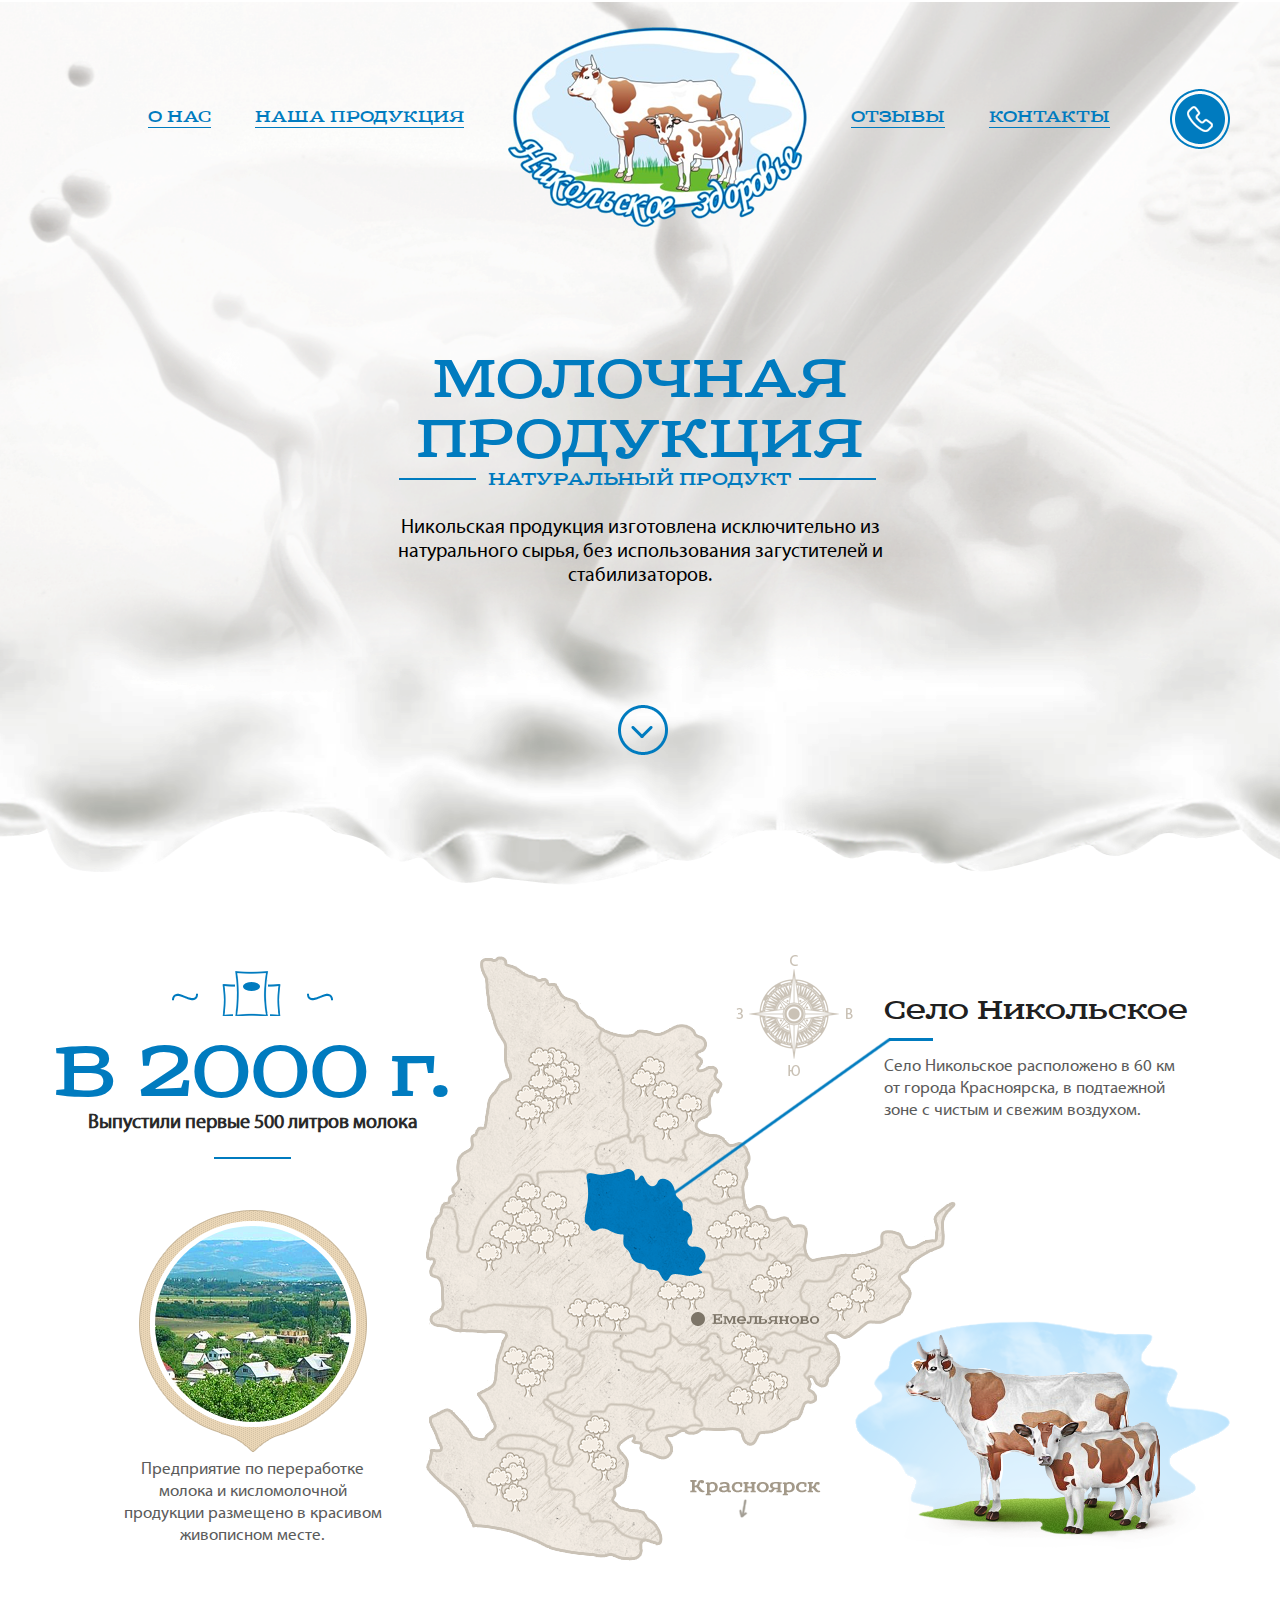
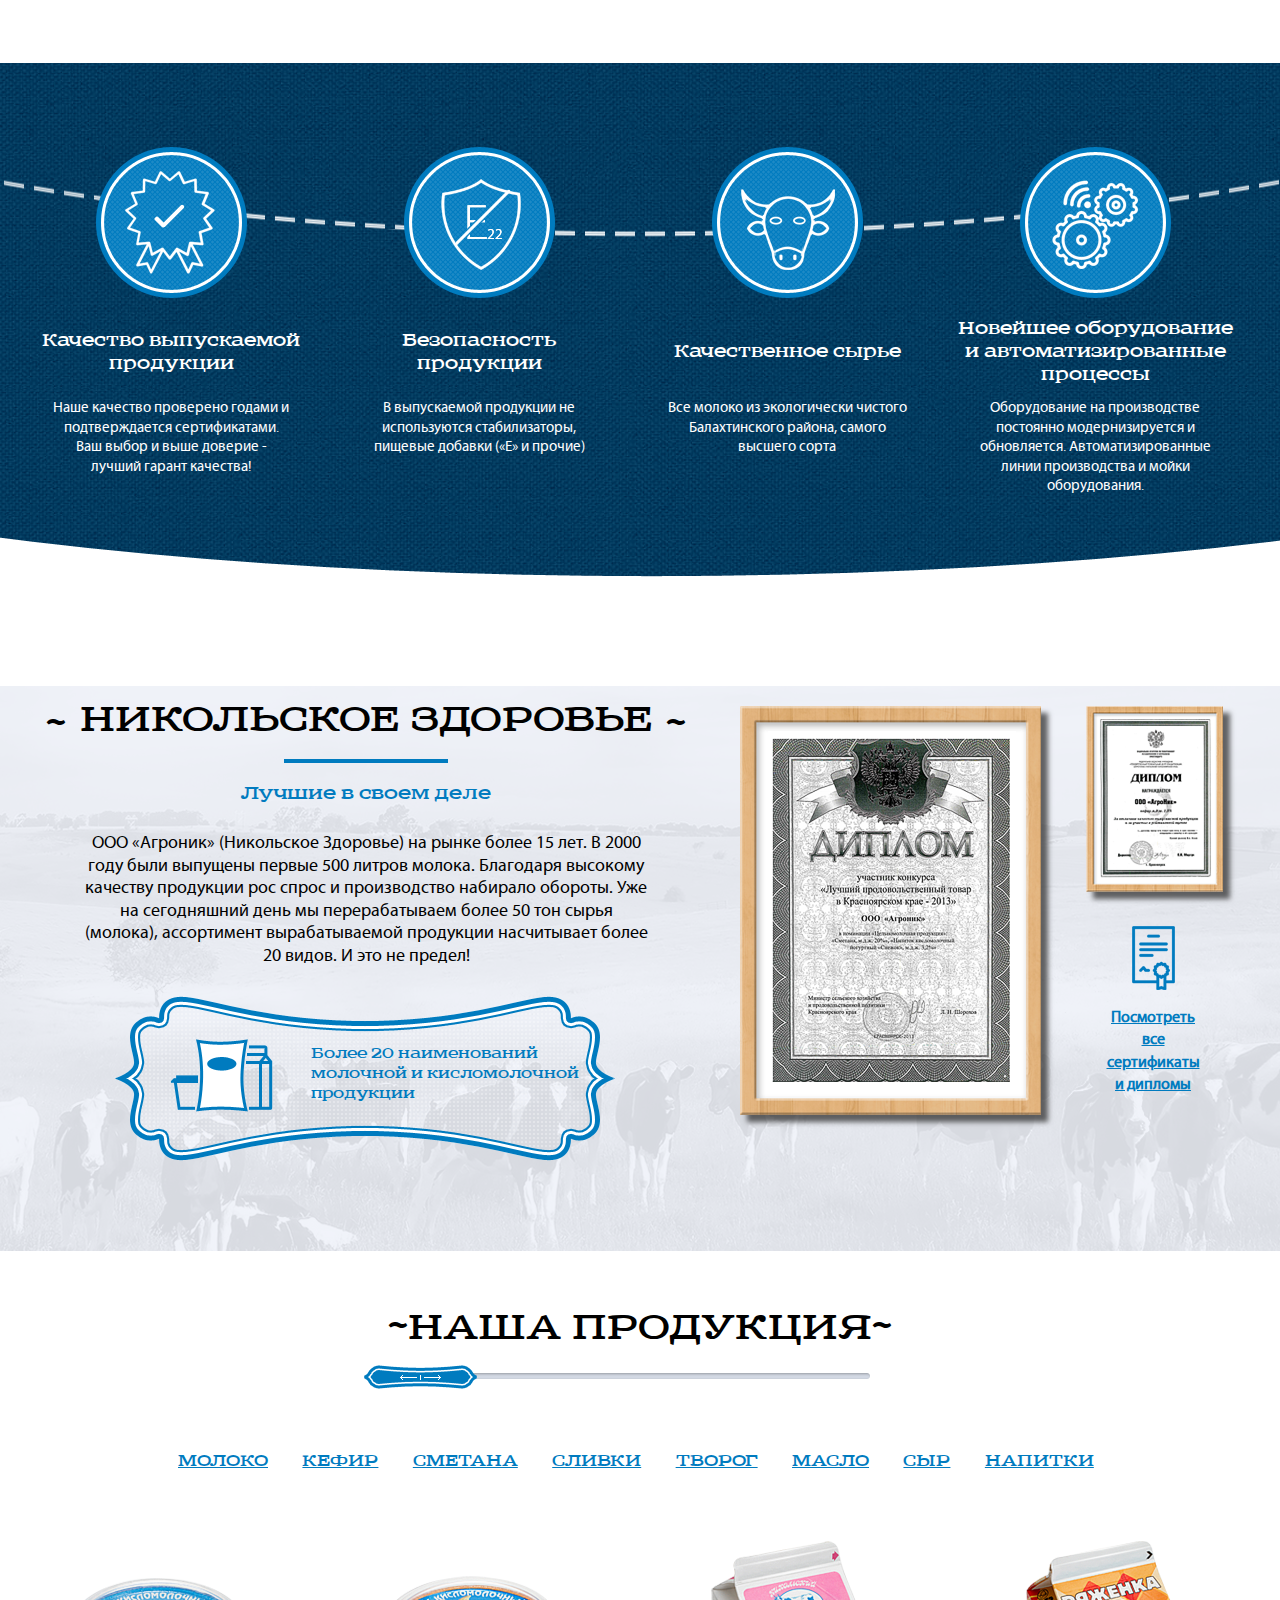
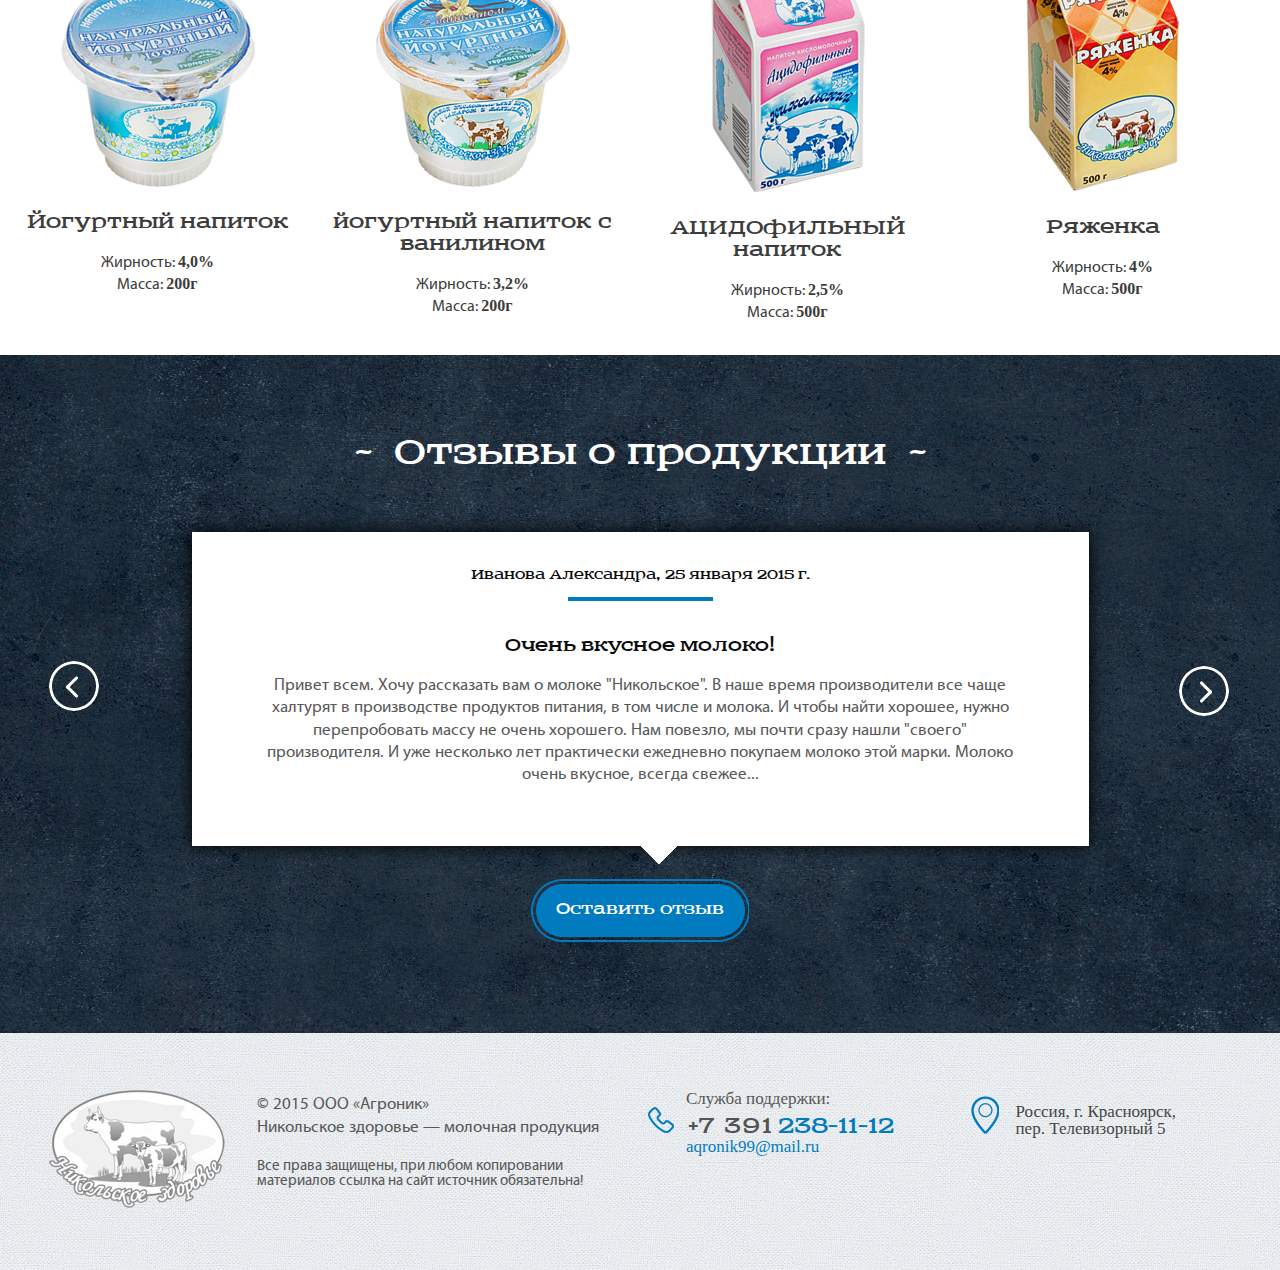
==== commit f2ecf294: "add other srcipt" ====
--- a/index.html
+++ b/index.html
@@ -5,8 +5,11 @@
   <meta charset="utf-8">
   <title>Молочная продукция</title>
   <link rel="stylesheet" type="text/css" href="css/reset.css" />
+  <link rel="stylesheet" href="css/jquery-ui.css">
   <link rel="stylesheet" type="text/css" href="css/style.css" />
   <script src="http://ajax.googleapis.com/ajax/libs/jquery/2.1.4/jquery.min.js"></script>
+  <script src="js/jquery-ui.js"></script>
+  <script src="js/range.js"></script>
   <script src="js/scripts.js"></script>
   <link rel="stylesheet" href="js/fancybox/source/jquery.fancybox.css?v=2.1.5" type="text/css" media="screen" />
   <script type="text/javascript" src="js/fancybox/source/jquery.fancybox.pack.js?v=2.1.5"></script>
@@ -19,7 +22,7 @@
 <body>
   <header>
     <div class="container">
-      <nav>
+      <nav class="main-nav">
         <ul>
           <li><a class="hov_a" href="">о нас</a></li>
           <li><a class="hov_a" href="">наша продукция</a></li>
@@ -166,24 +169,26 @@
     </div>
   </section>
   <section class="four">
-    <div class="container">
-      <h2>наша продукция</h2>
-      <p>
-      <input type="range">
-      </p>
-      <ul>
-        <li><a href="">молоко</a></li>
-        <li><a href="">кефир</a></li>
-        <li><a href="">сметана</a></li>
-        <li><a href="">сливки</a></li>
-        <li><a href="">творог</a></li>
-        <li><a href="">масло</a></li>
-        <li><a href="">сыр</a></li>
-        <li><a href="">напитки</a></li>
-      </ul>
-      <div class="all">
-        <article>
-          <div class="img_big">
+      <div class="container">
+         <h2>наша продукция</h2>
+      </div>
+      <div class="scroll-pane ui-widget ui-widget-header ui-corner-all">
+         <div class="scroll-bar-wrap ui-widget-content ui-corner-bottom">
+            <div class="scroll-bar"></div>
+        </div>
+        <ul>
+           <li><a href="">молоко</a></li>
+           <li><a href="">кефир</a></li>
+           <li><a href="">сметана</a></li>
+           <li><a href="">сливки</a></li>
+           <li><a href="">творог</a></li>
+           <li><a href="">масло</a></li>
+           <li><a href="">сыр</a></li>
+           <li><a href="">напитки</a></li>
+         </ul>
+        <div class="scroll-content">
+          <div class="scroll-content-item ui-widget-header">
+            <div class="img_big">
             <div class="img">
               <img src="images/carusel_1.png" alt="">
             </div>
@@ -195,9 +200,9 @@
               <p>Мaсса: <span>200г</span></p>
             </div>
           </div>
-        </article>
-         <article>
-          <div class="img_big">
+          </div>
+          <div class="scroll-content-item ui-widget-header">
+             <div class="img_big">
             <div class="img">
               <img src="images/carusel_2.png" alt="">
             </div>
@@ -210,9 +215,9 @@
               <p>Мaсса: <span>200г</span></p>
             </div>
           </div>
-        </article>
-         <article>
-          <div class="img_big">
+          </div>
+          <div class="scroll-content-item ui-widget-header">
+             <div class="img_big">
             <div class="img">
               <img src="images/carusel_3.png" alt="">
             </div>
@@ -225,9 +230,9 @@
               <p>Мaсса: <span>500г</span></p>
             </div>
           </div>
-        </article>
-         <article>
-          <div class="img_big">
+          </div>
+          <div class="scroll-content-item ui-widget-header">
+              <div class="img_big">
             <div class="img">
               <img src="images/carusel_4.png" alt="">
             </div>
@@ -239,9 +244,125 @@
               <p>Мaсса: <span>500г</span></p>
             </div>
           </div>
-        </article>
-      </div>
-    </div>
+          </div>
+          <div class="scroll-content-item ui-widget-header">
+            <div class="img_big">
+            <div class="img">
+              <img src="images/carusel_1.png" alt="">
+            </div>
+          </div>
+          <div class="h2">
+            <h2>Йогуртный напиток</h2>
+            <div class="p">
+              <p>Жирность: <span>4,0%</span></p>
+              <p>Мaсса: <span>200г</span></p>
+            </div>
+          </div>
+          </div>
+          <div class="scroll-content-item ui-widget-header">
+             <div class="img_big">
+            <div class="img">
+              <img src="images/carusel_2.png" alt="">
+            </div>
+          </div>
+          <div class="h2">
+            <h2>йогуртный напиток
+            с ванилином</h2>
+            <div class="p">
+              <p>Жирность: <span>3,2%</span></p>
+              <p>Мaсса: <span>200г</span></p>
+            </div>
+          </div>
+          </div>
+          <div class="scroll-content-item ui-widget-header">
+             <div class="img_big">
+            <div class="img">
+              <img src="images/carusel_3.png" alt="">
+            </div>
+          </div>
+          <div class="h2">
+            <h2>АЦИДОфИЛЬНЫЙ
+            напиток</h2>
+            <div class="p">
+              <p>Жирность: <span>2,5%</span></p>
+              <p>Мaсса: <span>500г</span></p>
+            </div>
+          </div>
+          </div>
+          <div class="scroll-content-item ui-widget-header">
+              <div class="img_big">
+            <div class="img">
+              <img src="images/carusel_4.png" alt="">
+            </div>
+          </div>
+          <div class="h2">
+            <h2>Ряженка</h2>
+            <div class="p">
+              <p>Жирность: <span>4%</span></p>
+              <p>Мaсса: <span>500г</span></p>
+            </div>
+          </div>
+          </div>
+          <div class="scroll-content-item ui-widget-header">
+            <div class="img_big">
+            <div class="img">
+              <img src="images/carusel_1.png" alt="">
+            </div>
+          </div>
+          <div class="h2">
+            <h2>Йогуртный напиток</h2>
+            <div class="p">
+              <p>Жирность: <span>4,0%</span></p>
+              <p>Мaсса: <span>200г</span></p>
+            </div>
+          </div>
+          </div>
+          <div class="scroll-content-item ui-widget-header">
+             <div class="img_big">
+            <div class="img">
+              <img src="images/carusel_2.png" alt="">
+            </div>
+          </div>
+          <div class="h2">
+            <h2>йогуртный напиток
+            с ванилином</h2>
+            <div class="p">
+              <p>Жирность: <span>3,2%</span></p>
+              <p>Мaсса: <span>200г</span></p>
+            </div>
+          </div>
+          </div>
+          <div class="scroll-content-item ui-widget-header">
+             <div class="img_big">
+            <div class="img">
+              <img src="images/carusel_3.png" alt="">
+            </div>
+          </div>
+          <div class="h2">
+            <h2>АЦИДОфИЛЬНЫЙ
+            напиток</h2>
+            <div class="p">
+              <p>Жирность: <span>2,5%</span></p>
+              <p>Мaсса: <span>500г</span></p>
+            </div>
+          </div>
+          </div>
+          <div class="scroll-content-item ui-widget-header">
+              <div class="img_big">
+            <div class="img">
+              <img src="images/carusel_4.png" alt="">
+            </div>
+          </div>
+          <div class="h2">
+            <h2>Ряженка</h2>
+            <div class="p">
+              <p>Жирность: <span>4%</span></p>
+              <p>Мaсса: <span>500г</span></p>
+            </div>
+          </div>
+          </div>
+        </div>
+      </div>
   </section>
   <section class="five">
     <div class="container">
--- a/css/style.css
+++ b/css/style.css
@@ -449,8 +449,8 @@
     text-align: center;
     margin-left: auto;
     width: 814px;
-    margin-right: auto;;
-
+    margin-right: auto;
+    font-family: sreda;
 }
 .four h2.about {
     text-transform: none;
@@ -525,20 +525,32 @@
     margin-right: 20px;
     margin-left: 20px;
 }
-.four .all article:hover h2 {
+.four .all article:hover h2,
+.four .scroll-content-item:hover h2 {
     color: #00C0FF;
+    -webkit-transition: all .5s ease-in-out;
+    -moz-transition: all .5s ease-in-out;
     transition: all .5s ease-in-out;
 }
-.four .all article:hover img {
+.four .all article:hover img,
+.four .scroll-content-item:hover img{
     margin-bottom: 10px;
     margin-top: -10px;
+    -webkit-transition: all .1s ease-in-out;
+    -moz-transition: all .1s ease-in-out;
     transition: all .1s ease-in-out;
 }
-.four .all article img{
+.four .all article img,
+.four .scroll-content-item img{
+    -webkit-transition: all .1s ease-in-out;
+    -moz-transition: all .1s ease-in-out;
     transition: all .1s ease-in-out;
 }
-.four .all article h2{
-        transition: all .5s ease-in-out;
+.four .all article h2,
+.four .scroll-content-item h2{
+    -webkit-transition: all .5s ease-in-out;
+    -moz-transition: all .5s ease-in-out;
+    transition: all .5s ease-in-out;
     text-transform: none;
     font-size: 22px;
     color: #3c3c3c;
@@ -549,22 +561,26 @@
     vertical-align: top;
     padding-bottom: 20px;
 }
-.four  article h2:before {
+.four  article h2:before,
+.four .scroll-content-item h2:before {
      font-size: 22px;
       content: '';
 }
-.four   article h2:after {
+.four   article h2:after,
+.four .scroll-content-item h2:after  {
      font-size: 22px;
      content: '';
 }
-.four .all article p{
+.four .all article p,
+.four .scroll-content-item p {
     font-size: 16px;
     font-family: 'myriadpro';
     color: #3c3c3c;
-    line-height: 1.3;;
-    
-}
-.four .all article p span{
+    line-height: 1.3;
+    font-weight: normal;
+}
+.four .all article p span,
+.four .scroll-content-item p span{
     font-weight: 600;
 }
 .four  .h2 {
@@ -854,7 +870,9 @@
 }
 nav.service li a {
     color: #fff;
-    transition: all .5s ease-in-out;
+    -webkit-transition: color .5s ease-in-out;
+    -moz-transition: color .5s ease-in-out;
+    transition: color .5s ease-in-out;
     padding: 19px 20px 37px 20px;
     border: none;
     text-decoration: underline;
@@ -862,7 +880,9 @@
 
 nav.service li a:hover {
     color: #76FAFF;
-    transition: all .5s ease-in-out;
+    -webkit-transition: color .5s ease-in-out;
+    -moz-transition: color .5s ease-in-out;
+    transition: color .5s ease-in-out;
     text-decoration: none;
 }
 nav.service li a.pad:active {
@@ -2094,10 +2114,15 @@
     display: none;
 }
 
+header.service a.trans_phone{
+   
+    margin-top: -75px;
+}
+
 .film_roll_child{
-    -webkit-transition: opacity 0.5s ease-in-out;
-    -o-transition: opacity 0.5s ease-in-out;
-    transition: opacity 0.5s ease-in-out;
+    -webkit-transition: all 0.5s ease-in-out;
+    -o-transition: all 0.5s ease-in-out;
+    transition: all 0.5s ease-in-out;
     opacity: 0.3;
     -webkit-filter: grayscale(100%);
     -moz-filter: grayscale(100%);
@@ -2113,6 +2138,14 @@
     -o-filter: grayscale(0%);
     filter: grayscale(0%);
 }
+    .film_roll_child.active:hover,
+    .opacity:hover,
+    .film_roll_child.active + div:hover{
+        transform: translate(0,-20px);
+        -webkit-transform: translate(0,-20px);
+        -o-transform: translate(0,-20px);
+        -moz-transform: translate(0,-20px);
+    }
 .film_roll_child.active + div{
     opacity: 1;
     -webkit-filter: grayscale(0%);
@@ -2155,3 +2188,22 @@
     background: url(../images/next_blue.png)no-repeat;
     right: 0;
 }
+
+.film_roll_wrapper{
+    padding-top: 30px !important;
+}
+
+
+.scroll-pane { overflow: auto; width: 100%; }
+.scroll-content { width: 3780px; float: left; }
+.scroll-content-item { width: 295px; float: left; text-align: center; padding-left: 10px;padding-right: 10px;}
+.scroll-bar-wrap { clear: left; padding: 0 4px 0 2px; margin: 0 -1px -1px -1px;}
+.scroll-bar-wrap .ui-slider { background: none; border:0; height: 2em; margin: 0 auto;  }
+.scroll-bar-wrap .ui-handle-helper-parent { position: relative; width: 462px; height: 6px; margin: 0 auto; margin-top: 25px;background: url(../images/liner.png)no-repeat; }
+.scroll-bar-wrap .ui-slider-handle { top:-8px; height: 24px; background: url(../images/range.png)no-repeat;margin-left: -2.5em; border:0 !important;outline: 0 !important }
+.scroll-bar-wrap .ui-slider-handle .ui-icon { margin: -8px auto 0; position: relative; top: 50%; }
+
+.scroll-bar-wrap .ui-slider-handle:hover,
+.scroll-bar-wrap .ui-slider-handle:active{
+    background: url(../images/range-h.png)no-repeat;
+}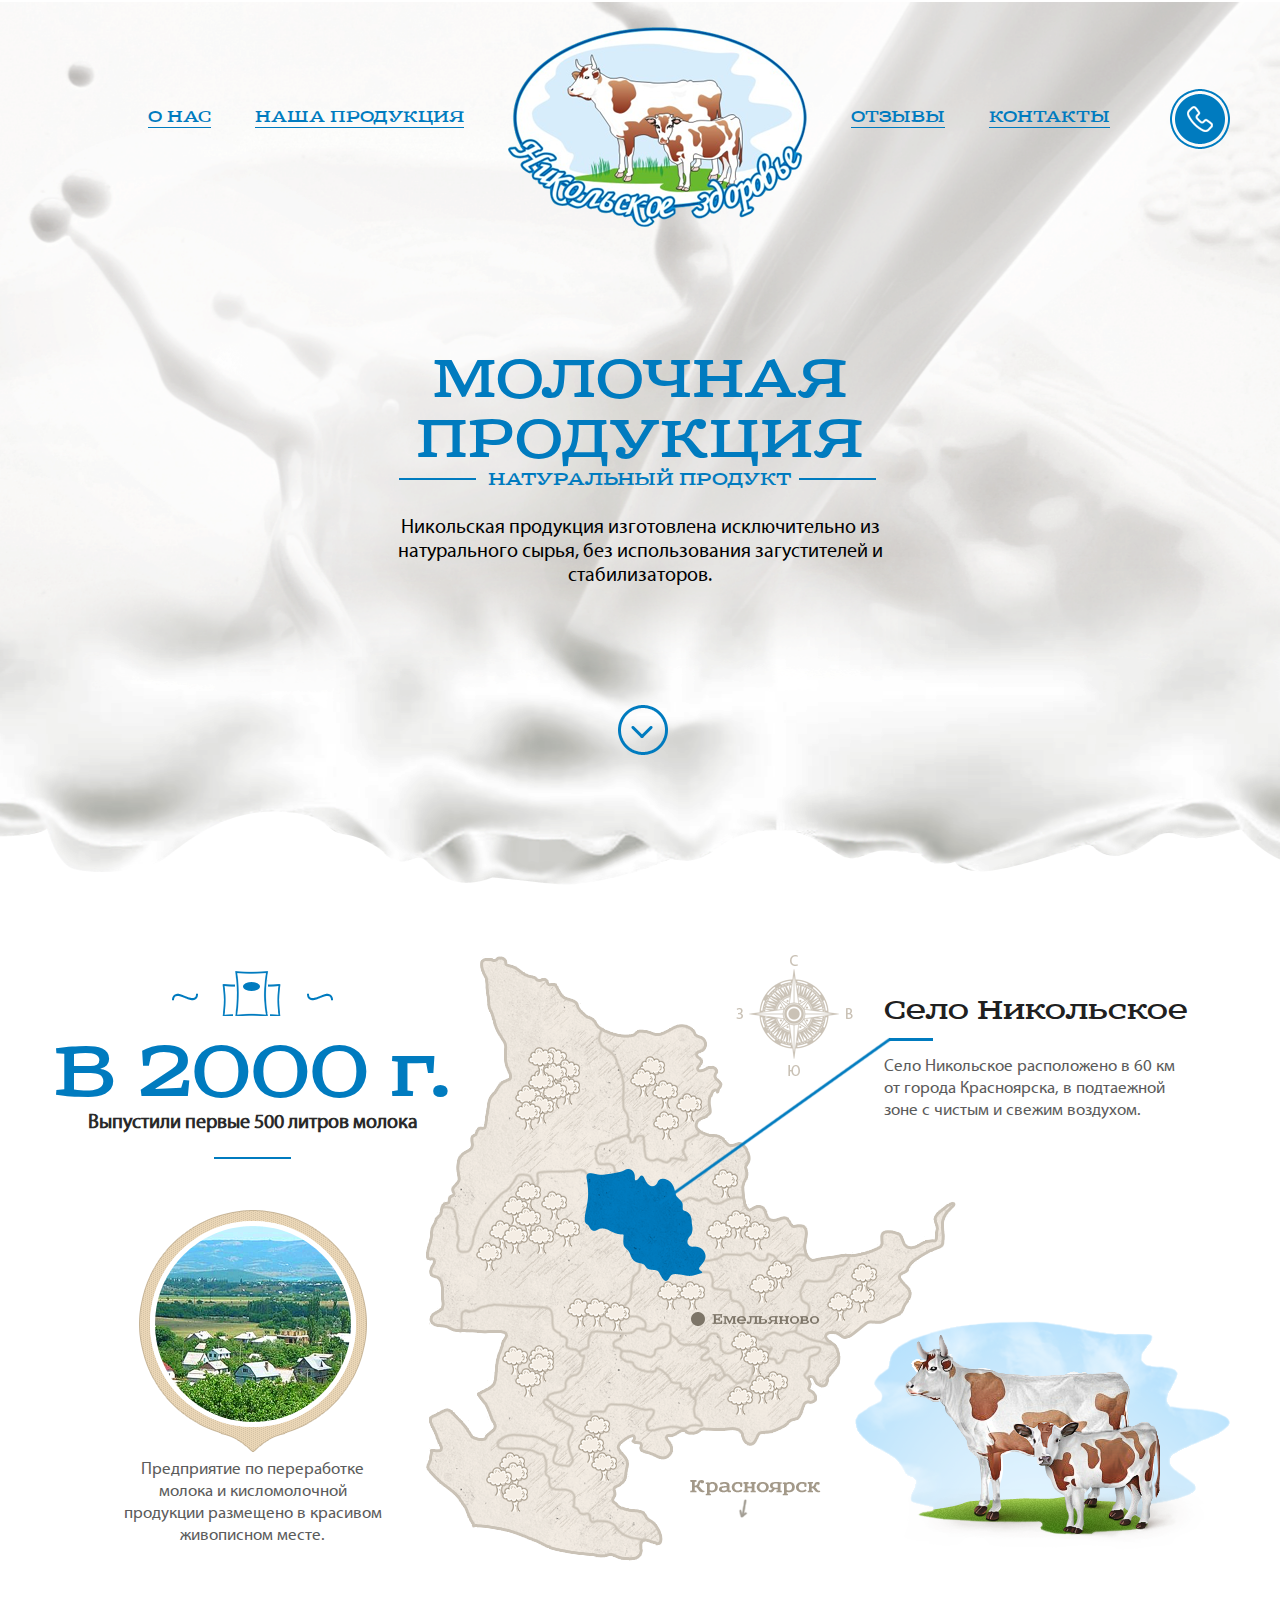
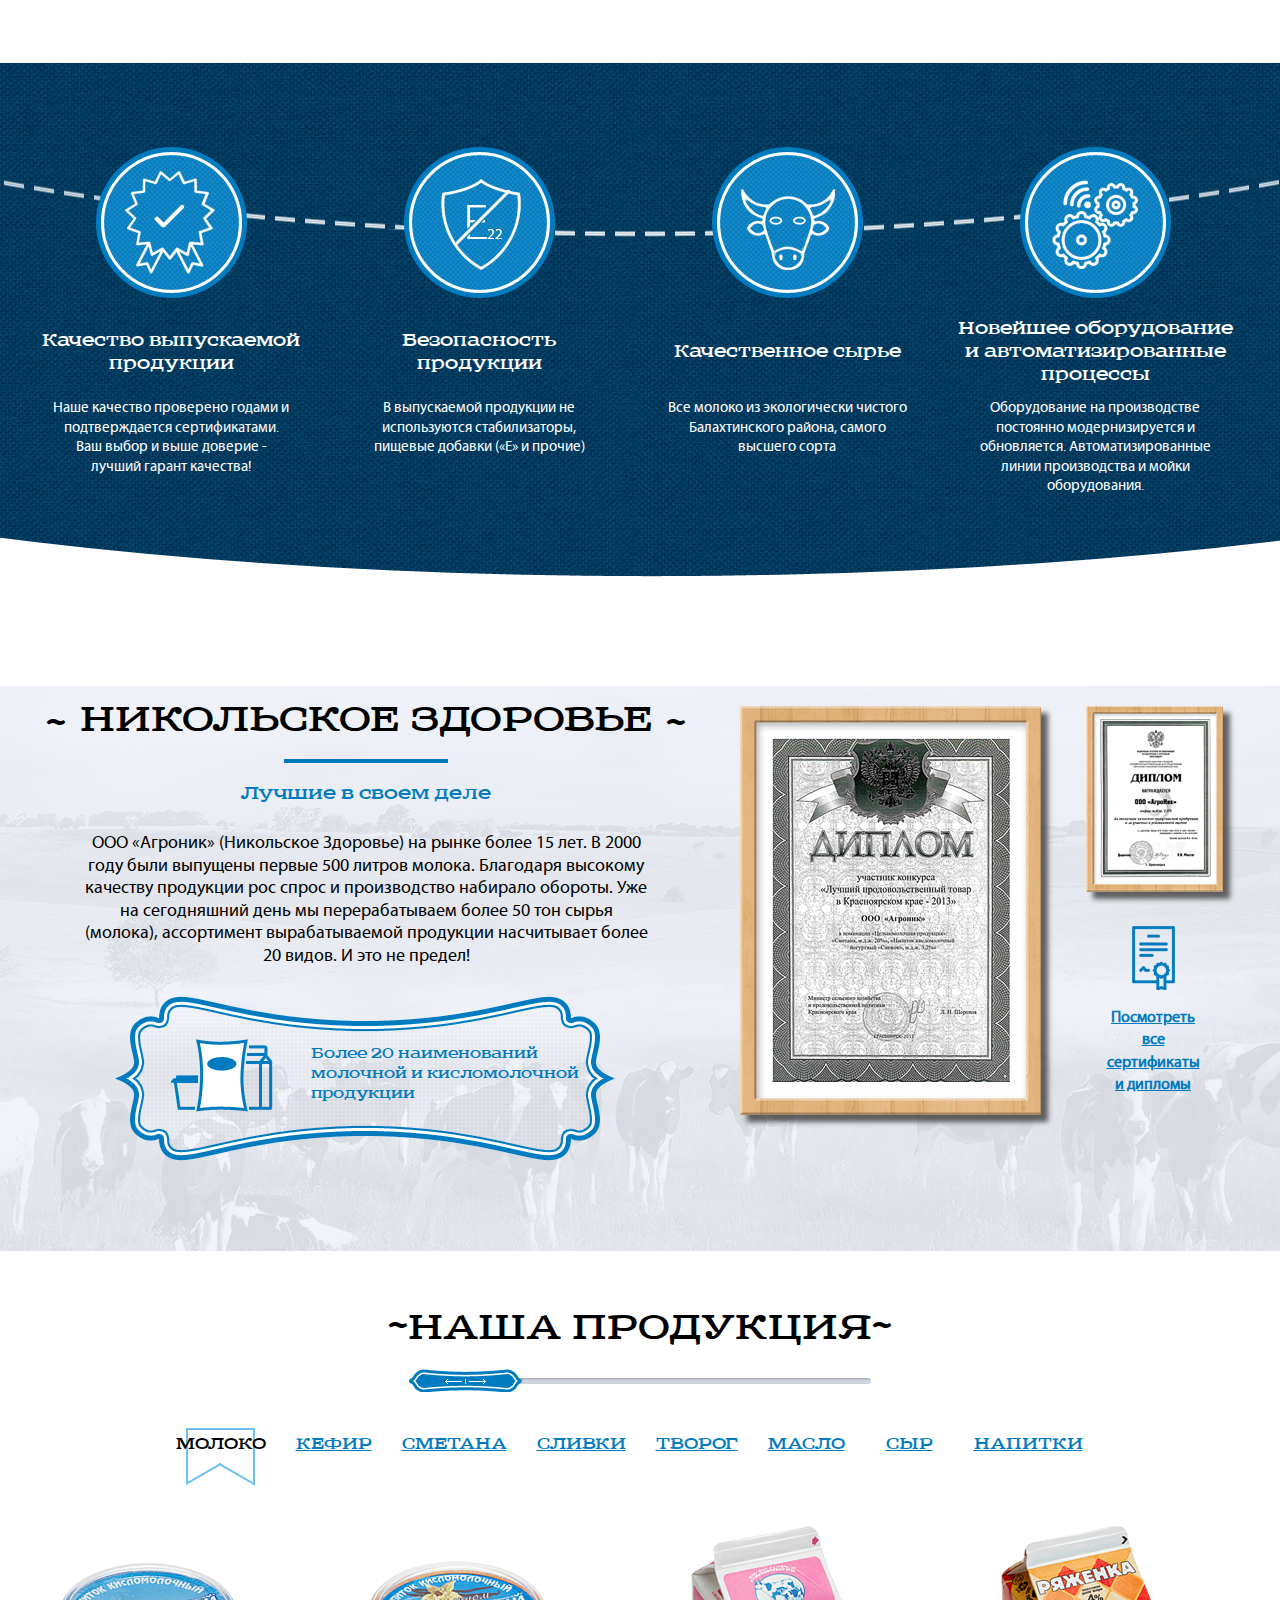
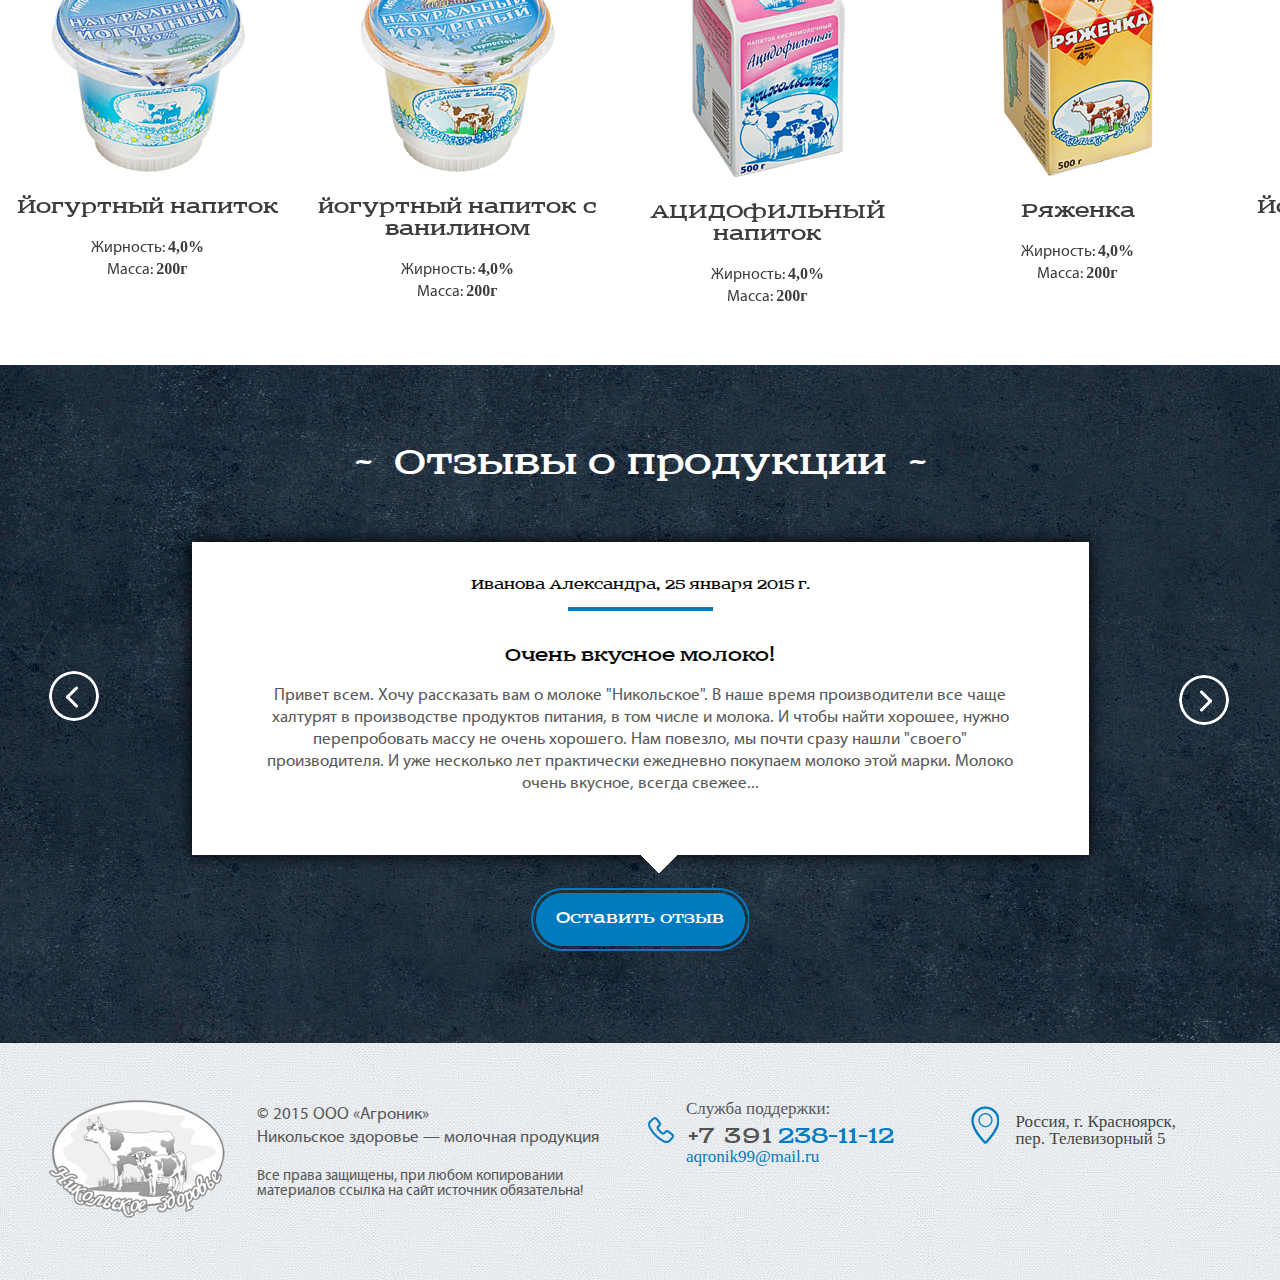
==== commit 953bd199: "pravki" ====
--- a/index.html
+++ b/index.html
@@ -1,23 +1,12 @@
 <!DOCTYPE html>
-
 <html>
 <head>
   <meta charset="utf-8">
   <title>Молочная продукция</title>
-  <link rel="stylesheet" type="text/css" href="css/reset.css" />
-  <link rel="stylesheet" href="css/jquery-ui.css">
-  <link rel="stylesheet" type="text/css" href="css/style.css" />
-  <script src="http://ajax.googleapis.com/ajax/libs/jquery/2.1.4/jquery.min.js"></script>
-  <script src="js/jquery-ui.js"></script>
-  <script src="js/range.js"></script>
-  <script src="js/scripts.js"></script>
+  <link rel="stylesheet" type="text/css" href="css/reset.css">
+  <link rel="stylesheet" type="text/css" href="css/style.css">
+  <link rel="stylesheet" href='js/carousel/style.css'>
   <link rel="stylesheet" href="js/fancybox/source/jquery.fancybox.css?v=2.1.5" type="text/css" media="screen" />
-  <script type="text/javascript" src="js/fancybox/source/jquery.fancybox.pack.js?v=2.1.5"></script>
-  <script type="text/javascript">
-    $(document).ready(function() {
-      $(".fancybox").fancybox();
-    });
-  </script>
 </head>
 <body>
   <header>
@@ -31,7 +20,7 @@
           <li><a class="hov_a" href="">контакты</a></li>
         </ul>
       </nav>
-      <a href="" class="phone"></a>
+      <a href="" class="phone main-phone"></a>
       <a href="" class="trans_phone">
         +7 391 258-11-12
       </a>  
@@ -168,202 +157,323 @@
       </div>
     </div>
   </section>
-  <section class="four">
-      <div class="container">
-         <h2>наша продукция</h2>
-      </div>
-      <div class="scroll-pane ui-widget ui-widget-header ui-corner-all">
-         <div class="scroll-bar-wrap ui-widget-content ui-corner-bottom">
-            <div class="scroll-bar"></div>
-        </div>
-        <ul>
-           <li><a href="">молоко</a></li>
-           <li><a href="">кефир</a></li>
-           <li><a href="">сметана</a></li>
-           <li><a href="">сливки</a></li>
-           <li><a href="">творог</a></li>
-           <li><a href="">масло</a></li>
-           <li><a href="">сыр</a></li>
-           <li><a href="">напитки</a></li>
-         </ul>
-        <div class="scroll-content">
-          <div class="scroll-content-item ui-widget-header">
-            <div class="img_big">
-            <div class="img">
-              <img src="images/carusel_1.png" alt="">
+   <section id="events" class="clearfix">
+      <div class="line">
+         <div class="content">
+               <div class="events-line">
+                  <h2 class="main-h2">наша продукция</h2>
+
+                  <div class="scrollbar">
+                     <div class="handle"></div>
+                  </div>
+                  <nav>
+                     <div data-item="0" class="toStart active">
+                         <span class="left">&nbsp;</span>
+                         <span class="text">Молоко</span>
+                         <span class="right">&nbsp;</span>
+                     </div>
+                     <div data-item="2" class="toStart">
+                        <span class="left">&nbsp;</span>
+                        <span class="text">Кефир</span>
+                         <span class="right">&nbsp;</span>
+                     </div>
+                     <div data-item="4" class="toStart">
+                        <span class="left">&nbsp;</span>
+                        <span class="text">Сметана</span>
+                         <span class="right">&nbsp;</span>
+                     </div>
+                     <div data-item="6" class="toStart">
+                        <span class="left">&nbsp;</span>
+                        <span class="text">Сливки</span>
+                         <span class="right">&nbsp;</span>
+                     </div>
+                     <div data-item="8" class="toStart">
+                        <span class="left">&nbsp;</span>
+                        <span class="text">Творог</span>
+                         <span class="right">&nbsp;</span>
+                     </div>
+                     <div data-item="10" class="toStart">
+                        <span class="left">&nbsp;</span>
+                        <span class="text">Масло</span>
+                         <span class="right">&nbsp;</span>
+                     </div>
+                     <div data-item="12" class="toStart">
+                        <span class="left">&nbsp;</span>
+                        <span class="text">Сыр</span>
+                         <span class="right">&nbsp;</span>
+                     </div>
+                     <div data-item="15" class="toStart">
+                        <span class="left">&nbsp;</span>
+                        <span class="text">Напитки</span>
+                         <span class="right">&nbsp;</span>
+                     </div>
+               </nav>
+
+               
+
+               <div class="events-wrapper" style="overflow: hidden;">
+                  <ul class="slidee">
+                     <li class="active">
+                        <div class="img_big">
+                           <div class="img">
+                             <img src="images/carusel_1.png" alt="">
+                           </div>
+                        </div>
+                        <div class="h2">
+                           <h2>Йогуртный напиток</h2>
+                           <div class="p">
+                             <p>Жирность: <span>4,0%</span></p>
+                             <p>Мaсса: <span>200г</span></p>
+                           </div>
+                        </div>
+                     </li>
+                     <li>
+                        <div class="img_big">
+                           <div class="img">
+                             <img src="images/carusel_2.png" alt="">
+                           </div>
+                        </div>
+                        <div class="h2">
+                           <h2>йогуртный напиток с ванилином</h2>
+                           <div class="p">
+                             <p>Жирность: <span>4,0%</span></p>
+                             <p>Мaсса: <span>200г</span></p>
+                           </div>
+                        </div>
+                     </li>
+                     <li>
+                        <div class="img_big">
+                           <div class="img">
+                             <img src="images/carusel_3.png" alt="">
+                           </div>
+                        </div>
+                        <div class="h2">
+                           <h2>АЦИДОфИЛЬНЫЙ напиток</h2>
+                           <div class="p">
+                             <p>Жирность: <span>4,0%</span></p>
+                             <p>Мaсса: <span>200г</span></p>
+                           </div>
+                        </div>
+                     </li>
+                     <li>
+                        <div class="img_big">
+                           <div class="img">
+                             <img src="images/carusel_4.png" alt="">
+                           </div>
+                        </div>
+                        <div class="h2">
+                           <h2>Ряженка</h2>
+                           <div class="p">
+                             <p>Жирность: <span>4,0%</span></p>
+                             <p>Мaсса: <span>200г</span></p>
+                           </div>
+                        </div>
+                     </li>
+                     <li>
+                        <div class="img_big">
+                           <div class="img">
+                             <img src="images/carusel_1.png" alt="">
+                           </div>
+                        </div>
+                        <div class="h2">
+                           <h2>Йогуртный напиток</h2>
+                           <div class="p">
+                             <p>Жирность: <span>4,0%</span></p>
+                             <p>Мaсса: <span>200г</span></p>
+                           </div>
+                        </div>
+                     </li>
+                     <li>
+                        <div class="img_big">
+                           <div class="img">
+                             <img src="images/carusel_2.png" alt="">
+                           </div>
+                        </div>
+                        <div class="h2">
+                           <h2>йогуртный напиток с ванилином</h2>
+                           <div class="p">
+                             <p>Жирность: <span>4,0%</span></p>
+                             <p>Мaсса: <span>200г</span></p>
+                           </div>
+                        </div>
+                     </li>
+                     <li>
+                        <div class="img_big">
+                           <div class="img">
+                             <img src="images/carusel_3.png" alt="">
+                           </div>
+                        </div>
+                        <div class="h2">
+                           <h2>АЦИДОфИЛЬНЫЙ напиток</h2>
+                           <div class="p">
+                             <p>Жирность: <span>4,0%</span></p>
+                             <p>Мaсса: <span>200г</span></p>
+                           </div>
+                        </div>
+                     </li>
+                     <li>
+                        <div class="img_big">
+                           <div class="img">
+                             <img src="images/carusel_4.png" alt="">
+                           </div>
+                        </div>
+                        <div class="h2">
+                           <h2>Ряженка</h2>
+                           <div class="p">
+                             <p>Жирность: <span>4,0%</span></p>
+                             <p>Мaсса: <span>200г</span></p>
+                           </div>
+                        </div>
+                     </li>
+                     <li>
+                        <div class="img_big">
+                           <div class="img">
+                             <img src="images/carusel_1.png" alt="">
+                           </div>
+                        </div>
+                        <div class="h2">
+                           <h2>Йогуртный напиток</h2>
+                           <div class="p">
+                             <p>Жирность: <span>4,0%</span></p>
+                             <p>Мaсса: <span>200г</span></p>
+                           </div>
+                        </div>
+                     </li>
+                     <li>
+                        <div class="img_big">
+                           <div class="img">
+                             <img src="images/carusel_2.png" alt="">
+                           </div>
+                        </div>
+                        <div class="h2">
+                           <h2>йогуртный напиток с ванилином</h2>
+                           <div class="p">
+                             <p>Жирность: <span>4,0%</span></p>
+                             <p>Мaсса: <span>200г</span></p>
+                           </div>
+                        </div>
+                     </li>
+                     <li>
+                        <div class="img_big">
+                           <div class="img">
+                             <img src="images/carusel_3.png" alt="">
+                           </div>
+                        </div>
+                        <div class="h2">
+                           <h2>АЦИДОфИЛЬНЫЙ напиток</h2>
+                           <div class="p">
+                             <p>Жирность: <span>4,0%</span></p>
+                             <p>Мaсса: <span>200г</span></p>
+                           </div>
+                        </div>
+                     </li>
+                     <li>
+                        <div class="img_big">
+                           <div class="img">
+                             <img src="images/carusel_4.png" alt="">
+                           </div>
+                        </div>
+                        <div class="h2">
+                           <h2>Ряженка</h2>
+                           <div class="p">
+                             <p>Жирность: <span>4,0%</span></p>
+                             <p>Мaсса: <span>200г</span></p>
+                           </div>
+                        </div>
+                     </li>
+                     <li>
+                        <div class="img_big">
+                           <div class="img">
+                             <img src="images/carusel_2.png" alt="">
+                           </div>
+                        </div>
+                        <div class="h2">
+                           <h2>йогуртный напиток с ванилином</h2>
+                           <div class="p">
+                             <p>Жирность: <span>4,0%</span></p>
+                             <p>Мaсса: <span>200г</span></p>
+                           </div>
+                        </div>
+                     </li>
+                     <li>
+                        <div class="img_big">
+                           <div class="img">
+                             <img src="images/carusel_3.png" alt="">
+                           </div>
+                        </div>
+                        <div class="h2">
+                           <h2>АЦИДОфИЛЬНЫЙ напиток</h2>
+                           <div class="p">
+                             <p>Жирность: <span>4,0%</span></p>
+                             <p>Мaсса: <span>200г</span></p>
+                           </div>
+                        </div>
+                     </li>
+                     <li>
+                        <div class="img_big">
+                           <div class="img">
+                             <img src="images/carusel_4.png" alt="">
+                           </div>
+                        </div>
+                        <div class="h2">
+                           <h2>Ряженка</h2>
+                           <div class="p">
+                             <p>Жирность: <span>4,0%</span></p>
+                             <p>Мaсса: <span>200г</span></p>
+                           </div>
+                        </div>
+                     </li>
+                     <li>
+                        <div class="img_big">
+                           <div class="img">
+                             <img src="images/carusel_4.png" alt="">
+                           </div>
+                        </div>
+                        <div class="h2">
+                           <h2>Ряженка</h2>
+                           <div class="p">
+                             <p>Жирность: <span>4,0%</span></p>
+                             <p>Мaсса: <span>200г</span></p>
+                           </div>
+                        </div>
+                     </li>
+                     <li>
+                        <div class="img_big">
+                           <div class="img">
+                             <img src="images/carusel_4.png" alt="">
+                           </div>
+                        </div>
+                        <div class="h2">
+                           <h2>Ряженка</h2>
+                           <div class="p">
+                             <p>Жирность: <span>4,0%</span></p>
+                             <p>Мaсса: <span>200г</span></p>
+                           </div>
+                        </div>
+                     </li>
+                     <li>
+                        <div class="img_big">
+                           <div class="img">
+                             <img src="images/carusel_4.png" alt="">
+                           </div>
+                        </div>
+                        <div class="h2">
+                           <h2>Ряженка</h2>
+                           <div class="p">
+                             <p>Жирность: <span>4,0%</span></p>
+                             <p>Мaсса: <span>200г</span></p>
+                           </div>
+                        </div>
+                     </li>
+                  </ul>
+               </div>
+
+
             </div>
-          </div>
-          <div class="h2">
-            <h2>Йогуртный напиток</h2>
-            <div class="p">
-              <p>Жирность: <span>4,0%</span></p>
-              <p>Мaсса: <span>200г</span></p>
-            </div>
-          </div>
-          </div>
-          <div class="scroll-content-item ui-widget-header">
-             <div class="img_big">
-            <div class="img">
-              <img src="images/carusel_2.png" alt="">
-            </div>
-          </div>
-          <div class="h2">
-            <h2>йогуртный напиток
-            с ванилином</h2>
-            <div class="p">
-              <p>Жирность: <span>3,2%</span></p>
-              <p>Мaсса: <span>200г</span></p>
-            </div>
-          </div>
-          </div>
-          <div class="scroll-content-item ui-widget-header">
-             <div class="img_big">
-            <div class="img">
-              <img src="images/carusel_3.png" alt="">
-            </div>
-          </div>
-          <div class="h2">
-            <h2>АЦИДОфИЛЬНЫЙ
-            напиток</h2>
-            <div class="p">
-              <p>Жирность: <span>2,5%</span></p>
-              <p>Мaсса: <span>500г</span></p>
-            </div>
-          </div>
-          </div>
-          <div class="scroll-content-item ui-widget-header">
-              <div class="img_big">
-            <div class="img">
-              <img src="images/carusel_4.png" alt="">
-            </div>
-          </div>
-          <div class="h2">
-            <h2>Ряженка</h2>
-            <div class="p">
-              <p>Жирность: <span>4%</span></p>
-              <p>Мaсса: <span>500г</span></p>
-            </div>
-          </div>
-          </div>
-          <div class="scroll-content-item ui-widget-header">
-            <div class="img_big">
-            <div class="img">
-              <img src="images/carusel_1.png" alt="">
-            </div>
-          </div>
-          <div class="h2">
-            <h2>Йогуртный напиток</h2>
-            <div class="p">
-              <p>Жирность: <span>4,0%</span></p>
-              <p>Мaсса: <span>200г</span></p>
-            </div>
-          </div>
-          </div>
-          <div class="scroll-content-item ui-widget-header">
-             <div class="img_big">
-            <div class="img">
-              <img src="images/carusel_2.png" alt="">
-            </div>
-          </div>
-          <div class="h2">
-            <h2>йогуртный напиток
-            с ванилином</h2>
-            <div class="p">
-              <p>Жирность: <span>3,2%</span></p>
-              <p>Мaсса: <span>200г</span></p>
-            </div>
-          </div>
-          </div>
-          <div class="scroll-content-item ui-widget-header">
-             <div class="img_big">
-            <div class="img">
-              <img src="images/carusel_3.png" alt="">
-            </div>
-          </div>
-          <div class="h2">
-            <h2>АЦИДОфИЛЬНЫЙ
-            напиток</h2>
-            <div class="p">
-              <p>Жирность: <span>2,5%</span></p>
-              <p>Мaсса: <span>500г</span></p>
-            </div>
-          </div>
-          </div>
-          <div class="scroll-content-item ui-widget-header">
-              <div class="img_big">
-            <div class="img">
-              <img src="images/carusel_4.png" alt="">
-            </div>
-          </div>
-          <div class="h2">
-            <h2>Ряженка</h2>
-            <div class="p">
-              <p>Жирность: <span>4%</span></p>
-              <p>Мaсса: <span>500г</span></p>
-            </div>
-          </div>
-          </div>
-          <div class="scroll-content-item ui-widget-header">
-            <div class="img_big">
-            <div class="img">
-              <img src="images/carusel_1.png" alt="">
-            </div>
-          </div>
-          <div class="h2">
-            <h2>Йогуртный напиток</h2>
-            <div class="p">
-              <p>Жирность: <span>4,0%</span></p>
-              <p>Мaсса: <span>200г</span></p>
-            </div>
-          </div>
-          </div>
-          <div class="scroll-content-item ui-widget-header">
-             <div class="img_big">
-            <div class="img">
-              <img src="images/carusel_2.png" alt="">
-            </div>
-          </div>
-          <div class="h2">
-            <h2>йогуртный напиток
-            с ванилином</h2>
-            <div class="p">
-              <p>Жирность: <span>3,2%</span></p>
-              <p>Мaсса: <span>200г</span></p>
-            </div>
-          </div>
-          </div>
-          <div class="scroll-content-item ui-widget-header">
-             <div class="img_big">
-            <div class="img">
-              <img src="images/carusel_3.png" alt="">
-            </div>
-          </div>
-          <div class="h2">
-            <h2>АЦИДОфИЛЬНЫЙ
-            напиток</h2>
-            <div class="p">
-              <p>Жирность: <span>2,5%</span></p>
-              <p>Мaсса: <span>500г</span></p>
-            </div>
-          </div>
-          </div>
-          <div class="scroll-content-item ui-widget-header">
-              <div class="img_big">
-            <div class="img">
-              <img src="images/carusel_4.png" alt="">
-            </div>
-          </div>
-          <div class="h2">
-            <h2>Ряженка</h2>
-            <div class="p">
-              <p>Жирность: <span>4%</span></p>
-              <p>Мaсса: <span>500г</span></p>
-            </div>
-          </div>
-          </div>
-        </div>
-      </div>
-  </section>
+         </div>
+      </div>
+   </section>
+
   <section class="five">
     <div class="container">
       <h2>Отзывы о продукции</h2>
@@ -438,6 +548,26 @@
       </div>
     </div>
   </footer>
+
+
+
+
+
+
+<script type="text/javascript" src="js/carousel/jquery-1.8.3.min.js"></script>
+<script type="text/javascript" src="js/fancybox/source/jquery.fancybox.pack.js?v=2.1.5"></script>
+<script type="text/javascript">
+    $(document).ready(function() {
+      $(".fancybox").fancybox();
+    });
+</script>
+<script type="text/javascript" src="js/carousel/jquery.bxslider.min.js"></script>
+<script type="text/javascript" src="js/carousel/jquery.scrollbox.js"></script>
+<script type="text/javascript" src="js/carousel/jquery.plugin.min.js"></script>
+<script type="text/javascript" src="js/carousel/plugins.js"></script>
+<script type="text/javascript" src="js/carousel/sly.min.js"></script>
+<script src="js/carousel/filter.js"></script>
+<script src="js/scripts.js"></script>
 </body>
 </html>
 
--- a/css/style.css
+++ b/css/style.css
@@ -8,6 +8,11 @@
   src: local('☺'), url('../fonts/myriad_pro-webfont.woff') format('woff'), url('../fonts/myriad_pro-webfont.ttf') format('truetype'), url('/fonts/myriad_pro-webfont.svg') format('svg');
   font-weight: normal;
   font-style: normal;
+}
+
+@font-face{
+    font-family: 'MyriadProSemiBold';
+    src: url(../fonts/myriadpro-semibold-webfont.ttf);
 }
 .container {
     width:1280px;
@@ -75,7 +80,7 @@
 header a.trans_phone {
     height: 42px;
     width: 290px;
-    margin-right: 50px;
+    margin-right: 150px;
     font-size: 24px;
     font-family: sreda;
     background-image: url(../images/trans_phone.png);
@@ -90,7 +95,9 @@
     text-align: center;
     padding-top: 19px;
     background-repeat: no-repeat;
-    margin-top: -144px;
+    margin-top: -300px;
+    position: relative;
+    z-index: 2;
 }
 /* header a.trans_phone_180 {
     transform: rotateY(90deg);
@@ -104,10 +111,10 @@
         -o-transform: rotate(360deg);
         -moz-transform: rotate(360deg);
     }
-    .phone:hover + .trans_phone{
+     .main-phone:hover + .trans_phone{
         visibility: visible;
         opacity: 1;
-        margin-right: 130px;
+        margin-top: -145px;
     }
 header article {
     width: 50%;
@@ -499,9 +506,9 @@
     height: 51px;
     display: block;
     transition: all .3s ease-in-out;
-    padding-top: 7px;
-}
-.four ul li a:active {
+    padding-top: 10px;
+}
+.four ul li a.active {
     color:#000;
     background: url(../images/flag.png);
     background-repeat: no-repeat;
@@ -509,6 +516,7 @@
     text-decoration: none;
     height: 51px;
 }
+
 .four ul li a:hover {
     color: #00C0FF;
     text-decoration: none;
@@ -1810,7 +1818,7 @@
 }
 .diploms {
     margin-top: -33px;
-    padding-bottom: 212px;
+    padding-bottom: 60px;
 
 }
 .diploms img:last-child {
@@ -2092,10 +2100,10 @@
     margin-left:         41px;
     height:         186px;
 }
-.pagination li a:hover {
+/* .pagination li a:hover {
     color:#fff;
     background: #6EC1EF;
-}
+} */
 .shad_img {
     display: block;
     vertical-align: top;
@@ -2109,17 +2117,28 @@
     box-sizing:         border-box;
     height:         409px;
     width:         301px;
+    -webkit-transition: all 0.5s ease-in-out;
+        -o-transition: all 0.5s ease-in-out;
+            transition: all 0.5s ease-in-out;
+    
 }
 .film_roll_pager{
     display: none;
 }
 
 header.service a.trans_phone{
-   
-    margin-top: -75px;
-}
+    margin-top: -200px;
+    margin-right: 220px;
+}
+
+.other-phone:hover + .trans_phone{
+        visibility: visible;
+        opacity: 1;
+        margin-top: -73px;
+    }
 
 .film_roll_child{
+    height: 600px;
     -webkit-transition: all 0.5s ease-in-out;
     -o-transition: all 0.5s ease-in-out;
     transition: all 0.5s ease-in-out;
@@ -2130,6 +2149,13 @@
     -o-filter: grayscale(100%);
     filter: grayscale(100%);
 }
+    .film_roll_child .dip-text{
+        opacity: 0;
+        visibility: hidden;
+        -webkit-transition: all 0.5s ease-in-out;
+            -o-transition: all 0.5s ease-in-out;
+               transition: all 0.5s ease-in-out;
+    }
 .film_roll_child.active{
     opacity: 1;
     -webkit-filter: grayscale(0%);
@@ -2138,14 +2164,23 @@
     -o-filter: grayscale(0%);
     filter: grayscale(0%);
 }
-    .film_roll_child.active:hover,
-    .opacity:hover,
-    .film_roll_child.active + div:hover{
+    .film_roll_child.active .dip-text,
+    .film_roll_child.active + div .dip-text,
+    .opacity .dip-text{
+        opacity: 1;
+        visibility: visible;
+    }
+
+    .film_roll_child.active .shad_img:hover,
+    .opacity .shad_img:hover,
+    .film_roll_child.active + div .shad_img:hover{
         transform: translate(0,-20px);
         -webkit-transform: translate(0,-20px);
         -o-transform: translate(0,-20px);
         -moz-transform: translate(0,-20px);
     }
+
+
 .film_roll_child.active + div{
     opacity: 1;
     -webkit-filter: grayscale(0%);
@@ -2168,7 +2203,7 @@
     width: 1280px !important;
     margin-top: -25px;
     z-index: 10;
-    top: 50%;
+    top: 38%;
     width: 100%;
     left: 50%;
     margin-left: -640px;
@@ -2193,17 +2228,13 @@
     padding-top: 30px !important;
 }
 
-
-.scroll-pane { overflow: auto; width: 100%; }
-.scroll-content { width: 3780px; float: left; }
-.scroll-content-item { width: 295px; float: left; text-align: center; padding-left: 10px;padding-right: 10px;}
-.scroll-bar-wrap { clear: left; padding: 0 4px 0 2px; margin: 0 -1px -1px -1px;}
-.scroll-bar-wrap .ui-slider { background: none; border:0; height: 2em; margin: 0 auto;  }
-.scroll-bar-wrap .ui-handle-helper-parent { position: relative; width: 462px; height: 6px; margin: 0 auto; margin-top: 25px;background: url(../images/liner.png)no-repeat; }
-.scroll-bar-wrap .ui-slider-handle { top:-8px; height: 24px; background: url(../images/range.png)no-repeat;margin-left: -2.5em; border:0 !important;outline: 0 !important }
-.scroll-bar-wrap .ui-slider-handle .ui-icon { margin: -8px auto 0; position: relative; top: 50%; }
-
-.scroll-bar-wrap .ui-slider-handle:hover,
-.scroll-bar-wrap .ui-slider-handle:active{
-    background: url(../images/range-h.png)no-repeat;
-}+.dip-text{
+    padding-top: 30px;
+    width: 301px;
+    text-align: center;
+    font-family: 'MyriadProSemiBold';
+    color: #343434;
+    font-size: 17px;
+    line-height: 1.4;
+}
+
--- a/js/carousel/style.css
+++ b/js/carousel/style.css
@@ -0,0 +1,427 @@
+body{
+	overflow-x: hidden;
+}
+
+.clearfix:after{
+	clear: both;
+	content: '';
+	display: block;
+	height: 0;
+}
+#events {
+	width:100%;
+}
+#events .main-h2{
+	margin-top: 51px;
+   font-size: 40px;
+   text-transform: uppercase;
+   text-align: center;
+   margin-left: auto;
+   width: 814px;
+   margin-right: auto;
+   font-family: sreda;
+}
+	#events .main-h2:before {
+    content: '~';
+    font-size: 46px;
+}
+
+#events .main-h2:after {
+    content: '~';
+    font-size: 46px;
+}
+#events nav {
+	width:955px;
+	margin: 20px auto 40px;
+	position:relative;
+}
+#events nav div{
+	margin-right: 13px;
+   margin-left: 13px;
+   display: inline-block;
+   cursor: pointer;
+   zoom:1;
+}
+
+#events nav div .text {
+    font-size: 18px;
+    font-family: sreda;
+    color: #007bbf;
+    min-width: 69px;
+    text-align: center;
+    text-transform: uppercase;
+    height: 51px;
+    display: block;
+    -webkit-transition: all .3s ease-in-out;
+    -moz-transition: all .3s ease-in-out;
+    transition: all .3s ease-in-out;
+    padding-top: 7px;
+    text-decoration: underline;
+}
+
+	#events nav div .text:hover {
+    color: #00C0FF;
+    text-decoration: none;
+    -webkit-transition: all .3s ease-in-out;
+    -moz-transition: all .3s ease-in-out;
+    transition: all .3s ease-in-out;
+}
+
+#events nav div.active .text {
+    color: #000;
+    background: url(../../images/flag.png) 50%;
+    background-repeat: no-repeat;
+    text-decoration: none;
+    height: 51px;
+}
+/* #events nav div {
+	height:58px;
+	margin:0 30px 0 0;
+	position:relative;
+	text-decoration:none;
+	-webkit-transition:all 300ms linear;
+	-moz-transition:all 300ms linear;
+	-o-transition:all 300ms linear;
+	transition:all 300ms linear;
+	cursor:pointer;
+	display: -moz-inline-stack;
+    display: inline-block;
+	*display: inline;
+	zoom: 1;
+} */
+
+/* #events nav div .text {
+	font-size:30px;
+	color:#e7afaf;
+	line-height:30px;
+	padding:14px 0 0 0;
+	position:relative;
+	display:block;
+	text-decoration:none;
+	border-bottom:1px dotted #e7afaf;
+	-webkit-transition:all 300ms linear;
+	-moz-transition:all 300ms linear;
+	-o-transition:all 300ms linear;
+	transition:all 300ms linear;
+} */
+
+/* #events nav div:first-child {
+	margin-left:40px;
+} */
+
+#events nav div span.left,
+#events nav div span.right {
+
+	height:58px;
+	position:absolute;
+	top:0;
+	-ms-filter: "progid:DXImageTransform.Microsoft.Alpha(Opacity=0)";
+	filter: alpha(opacity=0);
+	-moz-opacity: 0;
+	-khtml-opacity: 0;
+	opacity: 0;
+	-webkit-transition:opacity 300ms linear;
+	-moz-transition:opacity 300ms linear;
+	-o-transition:opacity 300ms linear;
+	transition:opacity 300ms linear;
+	display:block;
+}
+
+#events nav div span.left {
+	width:25px;
+	left:-25px;
+}
+
+#events nav div span.right {
+	background-position:right top;
+	width:30px;
+	right:-30px;
+}
+
+/* #events nav div:hover,
+#events nav div.active {
+	background:#ff0000;
+	color:#FFFFFF;
+	text-decoration:none;
+}
+
+#events nav div:hover .text,
+#events nav div.active .text {
+	font-size:50px;
+	line-height:58px;
+	color:#FFFFFF;
+	border:none;
+	text-decoration:none;
+	padding:0;
+}
+
+#events nav div:hover span,
+#events nav div.active span {
+	-ms-filter: "progid:DXImageTransform.Microsoft.Alpha(Opacity=100)";
+	filter: alpha(opacity=100);
+	-moz-opacity: 1;
+	-khtml-opacity: 1;
+	opacity: 1;
+} */
+
+
+#events .line {
+
+	width:100%;
+	padding:0 0 25px 0;
+	float:left;
+}
+
+#events .events-line {
+	width:100%;
+	float:left;
+	position:relative;
+}
+
+#events .events-wrapper {
+	/*height:503px;	*/
+	overflow:visible !important;
+	float:left;
+}
+
+#events ul {
+	max-height:573px;
+	list-style:none;
+	float:left;
+	position:relative;
+}
+
+#events ul li {
+	width:295px;
+	list-style:none;
+	margin:0 0 0 15px;
+	float:left;
+	position:relative;
+	text-align: center;
+}
+
+#events ul li:first-child {
+	margin-left:0;
+}
+
+#events  .img {
+    height: 249px;
+    display: table-cell;
+    vertical-align: bottom;
+    margin: 0 auto;;
+}
+#events .img_big {
+    display: table;
+    width: 100%;
+}
+
+#events .h2 {
+    display: table;
+    width: 100%;
+    margin-top: 20px;
+}
+#events .h2 h2 {
+    -webkit-transition: all .5s ease-in-out;
+    -moz-transition: all .5s ease-in-out;
+    transition: all .5s ease-in-out;
+    text-transform: none;
+    font-size: 22px;
+    color: #3c3c3c;
+    font-family: sreda;
+    margin-top: 0px;
+    width: 100%;
+    display: table-cell;
+    vertical-align: top;
+    padding-bottom: 20px;
+}
+	#events ul li:hover h2 {
+    color: #00C0FF;
+    -webkit-transition: all .5s ease-in-out;
+    -moz-transition: all .5s ease-in-out;
+    transition: all .5s ease-in-out;
+}
+#events ul li .p {
+    display: table-footer-group;
+}
+
+#events ul li p {
+    font-size: 16px;
+    font-family: 'myriadpro';
+    color: #3c3c3c;
+    line-height: 1.3;
+    font-weight: normal;
+}
+#events ul li p span{
+	font-weight: 600;
+}
+
+#events ul li .table-cell {
+	width:313px;
+	display:table-cell;
+	vertical-align:bottom;
+}
+
+#events ul li .table-cell .wrapper {
+	position:relative;
+	top:-118px;
+	-webkit-box-shadow: 0 0 5px 3px #000000;
+    -moz-box-shadow: 0 0 5px 3px #000000;
+    box-shadow: 0 0 5px 3px #000000;
+	-webkit-transition:all 200ms linear;
+	-moz-transition:all 200ms linear;
+	-o-transition:all 200ms linear;
+	transition:all 200ms linear;
+}
+
+#events ul li:hover .table-cell .wrapper {
+	-webkit-box-shadow: 0 0 5px 3px #d71f16;
+    -moz-box-shadow: 0 0 5px 3px #d71f16;
+    box-shadow: 0 0 5px 3px #d71f16;
+}
+
+#events ul li .table-cell .bottom {
+	width:313px;
+	min-height:69px;
+	position:absolute;
+	z-index:11000;
+	bottom:60px;
+	left:0;
+}
+
+#events ul li .table-cell .bottom div {
+	width:22px;
+	height:71px;
+	position:absolute;
+	z-index:11000;
+	bottom:-60px;
+	left:147px;
+}
+
+#events ul li .table-cell .bottom span {
+	position:absolute;
+	left:0;
+	right:0;
+	bottom:-110px;
+	display:block;
+	color:#a9a9a9;
+	font-size:12px;
+	text-align:center;
+	font-style:italic;
+}
+
+#events ul li:hover .table-cell .bottom {
+	height:70px;
+}
+
+#events ul li .event {
+	background:#FFFFFF;
+	padding:13px 15px 15px 13px;
+	position:relative;
+}
+
+#events ul li .event .photo {
+	width:28px;
+	height:21px;
+	position:absolute;
+	top:13px;
+	right:43px;
+}
+
+#events ul li .event .photo a {
+	width:100%;
+	height:100%;
+	display:block;
+	text-decoration:none;
+	margin:0;
+}
+
+
+
+#events ul li .event .awards {
+	width:18px;
+	height:20px;
+	position:absolute;
+	top:13px;
+	right:15px;
+}
+
+#events ul li .event .awards a {
+	width:100%;
+	height:100%;
+	display:block;
+	text-decoration:none;
+	margin:0;
+}
+
+
+
+
+#events ul li .event a {
+	font-family: UnicumCondLightC;
+	font-size:34px;
+	line-height:34px;
+	color:#ff0909;
+	display:block;
+	margin:0 70px 0 0;
+	text-decoration:underline;
+	-webkit-transition:all 200ms linear;
+	-moz-transition:all 200ms linear;
+	-o-transition:all 200ms linear;
+	transition:all 200ms linear;
+	max-height:102px;
+	overflow:hidden;
+}
+
+#events ul li .event a:hover {
+	color:#FF4808;
+	text-decoration:none;
+}
+
+#events ul li .event span {
+	display:block;
+	font-size:20px;
+	line-height:20px;
+	font-weight:bold;
+	padding:7px 0 0 0;
+	color:#070707;
+}
+
+#events ul li .event p {
+	display:block;
+	font-size:13px;
+	line-height:17px;
+	padding:7px 0 0 0;
+	color:#404040;
+	max-height:102px;
+	overflow:hidden;
+}
+
+#events .scrollbar {
+    height: 30px;
+    overflow: hidden;
+    width: 462px;
+    margin: auto;
+    margin-top: 30px;
+	 z-index:2;
+	 background: url(../../images/liner.png)no-repeat;
+}
+
+
+#events .scrollbar .handle {
+    /* background: url(../images/ra) no-repeat center right; */
+    background: url(../../images/range.png)no-repeat;
+    cursor: pointer;
+    width: 113px;
+    height:23px;
+    z-index: 2;
+	 position:absolute;
+	 margin-top: -9px;
+}
+
+#events .scrollbar .handle .mousearea {
+    height: 20px;
+    left: 0;
+    position: absolute;
+    top: -9px;
+    width: 100%;
+}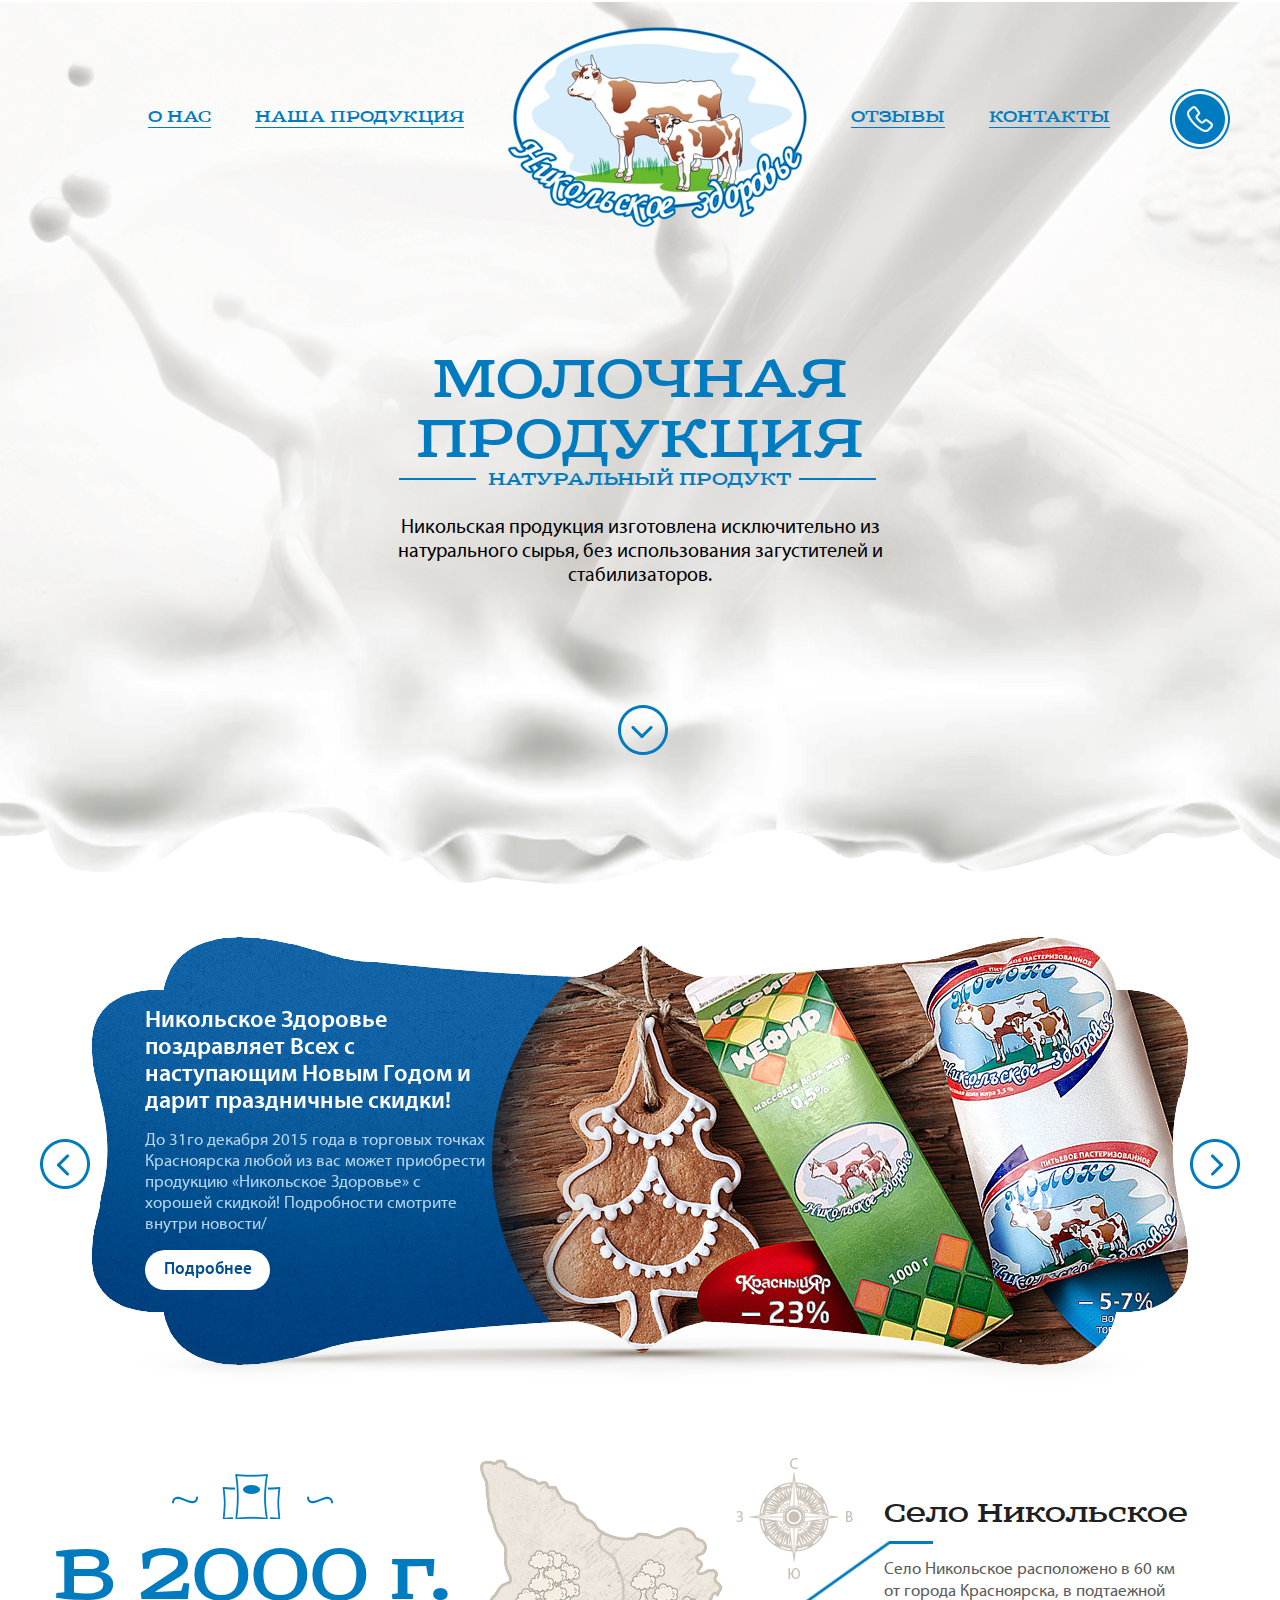
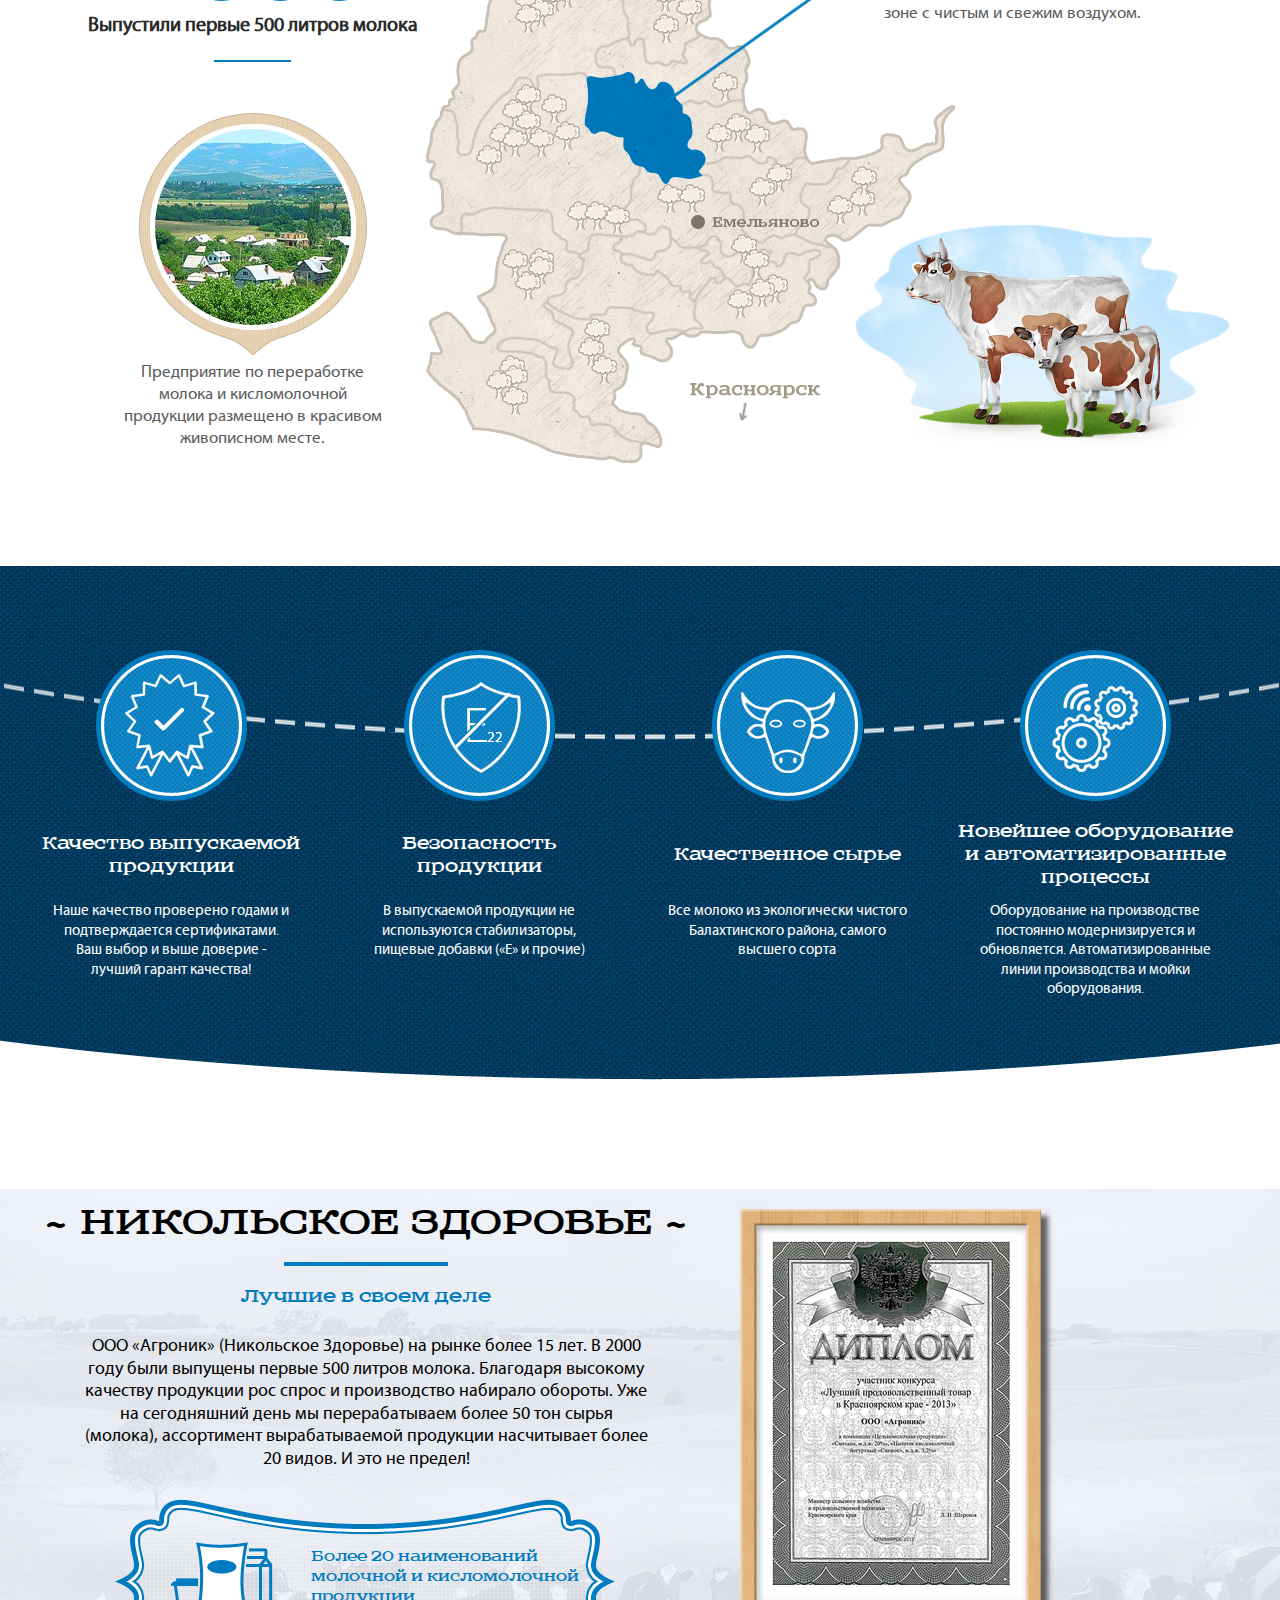
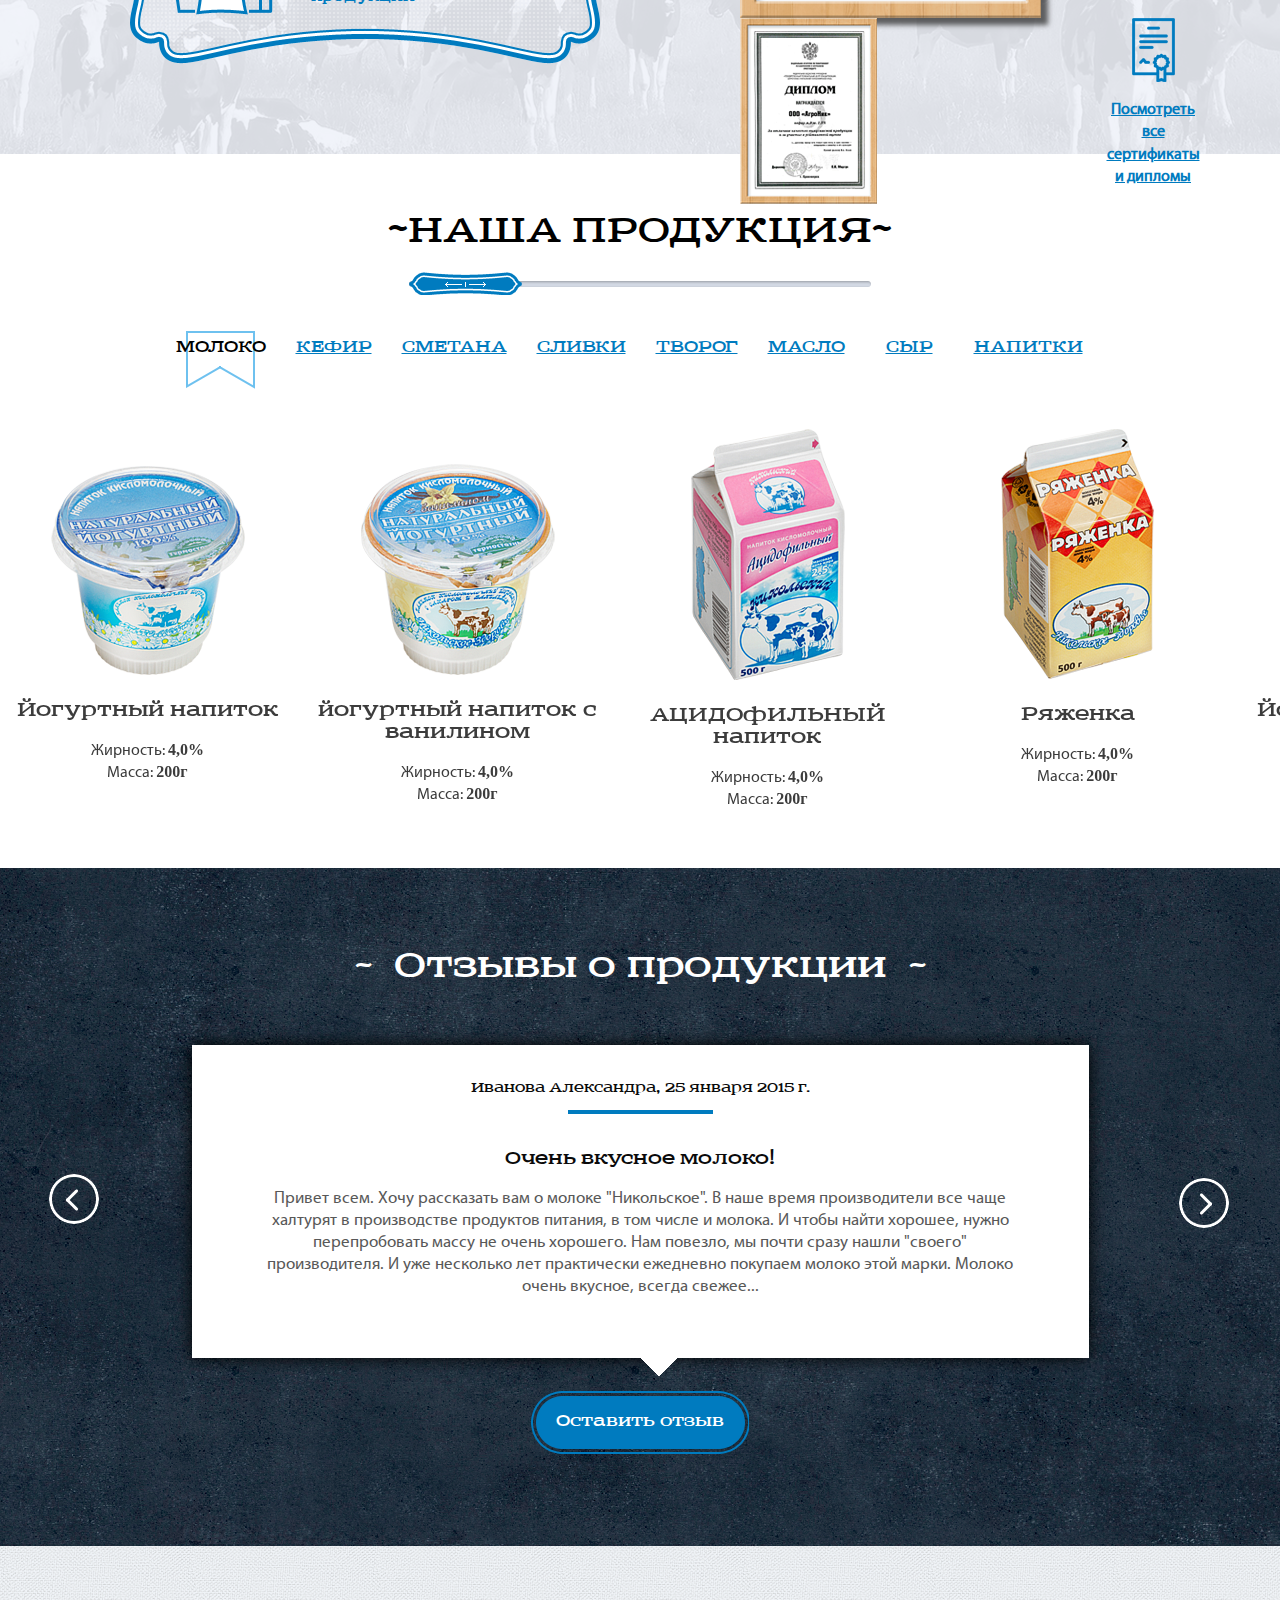
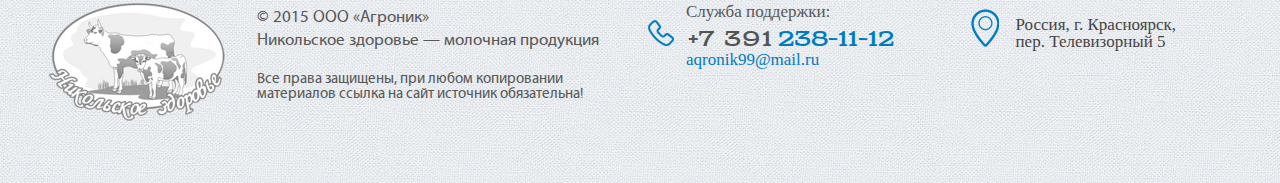
==== commit 217fee37: "main slider" ====
--- a/index.html
+++ b/index.html
@@ -7,6 +7,7 @@
   <link rel="stylesheet" type="text/css" href="css/style.css">
   <link rel="stylesheet" href='js/carousel/style.css'>
   <link rel="stylesheet" href="js/fancybox/source/jquery.fancybox.css?v=2.1.5" type="text/css" media="screen" />
+  <link rel="stylesheet" href="js/carousel/jquery.bxslider.css">
 </head>
 <body>
   <header>
@@ -40,6 +41,34 @@
       <img src="images/click.png" alt=""></a>
     </div>
   </header>
+
+  <section class="main-carousel">
+    <div class="container">
+      <ul class="bxslider">
+        <li>
+          <div class="main-slider-item">
+            <div class="main-slider-desc">
+              <h3>Никольское Здоровье поздравляет Всех с наступающим Новым Годом и дарит праздничные скидки!</h3>
+              <p>До 31го декабря 2015 года в торговых точках Красноярска любой из вас может приобрести продукцию «Никольское Здоровье» с хорошей скидкой! Подробности смотрите внутри новости/</p>
+              <a href="#" class="more">Подробнее</a>
+            </div>
+            <img src="images/main-slide.png" height="450" width="1098" alt="">
+          </div>
+        </li>
+        <li>
+          <div class="main-slider-item">
+            <img src="images/main-slide.png" height="450" width="1098" alt="">
+          </div>
+        </li>
+        <li>
+          <div class="main-slider-item">
+            <img src="images/main-slide.png" height="450" width="1098" alt="">
+          </div>
+        </li>
+      </ul>
+    </div>
+  </section>
+  <!-- carousel -->
   <section class="one">
     <div class="container" 
          id="click_scroll">
@@ -74,6 +103,8 @@
       </article>
     </div>
   </section>
+
+  
   <section class="two">
   <div class="back"></div>
     <div class="container">
@@ -562,6 +593,12 @@
     });
 </script>
 <script type="text/javascript" src="js/carousel/jquery.bxslider.min.js"></script>
+<script>
+  $('.bxslider').bxSlider({
+    pager: false,
+    mode: 'fade'
+  });
+</script>
 <script type="text/javascript" src="js/carousel/jquery.scrollbox.js"></script>
 <script type="text/javascript" src="js/carousel/jquery.plugin.min.js"></script>
 <script type="text/javascript" src="js/carousel/plugins.js"></script>
--- a/css/style.css
+++ b/css/style.css
@@ -2091,7 +2091,7 @@
     padding:         32px 0px 0px 32px;
     box-sizing:         border-box;
 }
-.shad_dip_2 {
+/* .shad_dip_2 {
     display: inline-block;
     vertical-align: top;
     -webkit-box-shadow: 7px 7px 5px 0px rgba(50, 50, 50, 0.75);
@@ -2099,7 +2099,7 @@
     box-shadow:         7px 7px 5px 0px rgba(50, 50, 50, 0.75);
     margin-left:         41px;
     height:         186px;
-}
+} */
 /* .pagination li a:hover {
     color:#fff;
     background: #6EC1EF;
@@ -2122,8 +2122,14 @@
             transition: all 0.5s ease-in-out;
     
 }
-.film_roll_pager{
-    display: none;
+.dip-text{
+    padding-top: 30px;
+    width: 301px;
+    text-align: center;
+    font-family: 'MyriadProSemiBold';
+    color: #343434;
+    font-size: 17px;
+    line-height: 1.4;
 }
 
 header.service a.trans_phone{
@@ -2136,8 +2142,33 @@
         opacity: 1;
         margin-top: -73px;
     }
-
-.film_roll_child{
+.control-container{
+    position: absolute;
+    width: 1280px !important;
+    margin-top: -25px;
+    z-index: 10;
+    top: 38%;
+    width: 100%;
+    left: 50%;
+    margin-left: -640px;
+}
+.film_roll_prev, .film_roll_next{
+    width: 50px;
+    height: 50px;
+    opacity: 1;
+    position: absolute;
+    z-index: 2;
+}
+.film_roll_prev{
+    background: url(../images/prev_blue.png)no-repeat;
+    left:0;
+}
+.film_roll_next{
+    background: url(../images/next_blue.png)no-repeat;
+    right: 0;
+}
+
+.film_block{
     height: 600px;
     -webkit-transition: all 0.5s ease-in-out;
     -o-transition: all 0.5s ease-in-out;
@@ -2149,14 +2180,14 @@
     -o-filter: grayscale(100%);
     filter: grayscale(100%);
 }
-    .film_roll_child .dip-text{
+    .film_block .dip-text{
         opacity: 0;
         visibility: hidden;
         -webkit-transition: all 0.5s ease-in-out;
             -o-transition: all 0.5s ease-in-out;
                transition: all 0.5s ease-in-out;
     }
-.film_roll_child.active{
+.film_roll_child.active .film_block{
     opacity: 1;
     -webkit-filter: grayscale(0%);
     -moz-filter: grayscale(0%);
@@ -2164,24 +2195,16 @@
     -o-filter: grayscale(0%);
     filter: grayscale(0%);
 }
-    .film_roll_child.active .dip-text,
-    .film_roll_child.active + div .dip-text,
-    .opacity .dip-text{
-        opacity: 1;
-        visibility: visible;
-    }
-
-    .film_roll_child.active .shad_img:hover,
-    .opacity .shad_img:hover,
-    .film_roll_child.active + div .shad_img:hover{
-        transform: translate(0,-20px);
-        -webkit-transform: translate(0,-20px);
-        -o-transform: translate(0,-20px);
-        -moz-transform: translate(0,-20px);
-    }
-
-
-.film_roll_child.active + div{
+
+
+.film_roll_child.active .film_block .dip-text,
+.film_roll_child.active + div .film_block .dip-text,
+.opacity .film_block .dip-text{
+    opacity: 1;
+    visibility: visible;
+}
+
+.film_roll_child.active + div .film_block{
     opacity: 1;
     -webkit-filter: grayscale(0%);
     -moz-filter: grayscale(0%);
@@ -2190,7 +2213,7 @@
     filter: grayscale(0%);
 }
 
-.opacity{
+.opacity .film_block{
     opacity: 1;
     -webkit-filter: grayscale(0%);
     -moz-filter: grayscale(0%);
@@ -2198,43 +2221,58 @@
     -o-filter: grayscale(0%);
     filter: grayscale(0%);
 }
-.control-container{
-    position: absolute;
-    width: 1280px !important;
-    margin-top: -25px;
-    z-index: 10;
-    top: 38%;
-    width: 100%;
-    left: 50%;
-    margin-left: -640px;
-}
-.film_roll_prev, .film_roll_next{
-    width: 50px;
-    height: 50px;
-    opacity: 1;
-    position: absolute;
-    z-index: 2;
-}
-.film_roll_prev{
-    background: url(../images/prev_blue.png)no-repeat;
-    left:0;
-}
-.film_roll_next{
-    background: url(../images/next_blue.png)no-repeat;
-    right: 0;
+.film_roll_child.active .shad_img:hover,
+.opacity .shad_img:hover,
+.film_roll_child.active + div .shad_img:hover{
+    transform: translate(0,-20px);
+    -webkit-transform: translate(0,-20px);
+    -o-transform: translate(0,-20px);
+    -moz-transform: translate(0,-20px);
 }
 
 .film_roll_wrapper{
     padding-top: 30px !important;
 }
-
-.dip-text{
-    padding-top: 30px;
-    width: 301px;
-    text-align: center;
-    font-family: 'MyriadProSemiBold';
-    color: #343434;
-    font-size: 17px;
-    line-height: 1.4;
-}
-
+.main-slider-item{
+  position: relative;
+  text-align: center;
+}
+.main-slider-desc{
+  position: absolute;
+  z-index: 2;
+  left: 145px;
+  top: 70px;
+  width: 340px;
+  text-align: left;
+}
+.main-slider-desc h3{
+  font-size: 24px;
+  color: #fff;
+  font-family: 'MyriadProSemiBold';
+  line-height: 27px;
+  margin-bottom: 15px;
+}
+.main-slider-desc p{
+  font-family: 'myriadpro';
+  font-size: 17px;
+  color: #b8d6ef;
+  line-height: 21px;
+  margin-bottom: 15px;
+}
+.main-slider-desc .more{
+  display: block;
+  width: 125px;
+  height: 40px;
+  line-height: 40px;
+  text-align: center;
+  background: #fff;
+  font-size: 17px;
+  color: #004e90;
+  font-family: 'MyriadProSemiBold';
+  text-decoration: none;
+  -webkit-border-radius: 20px;
+  border-radius: 20px;
+}
+.main-carousel{
+  margin-top: 50px;
+}